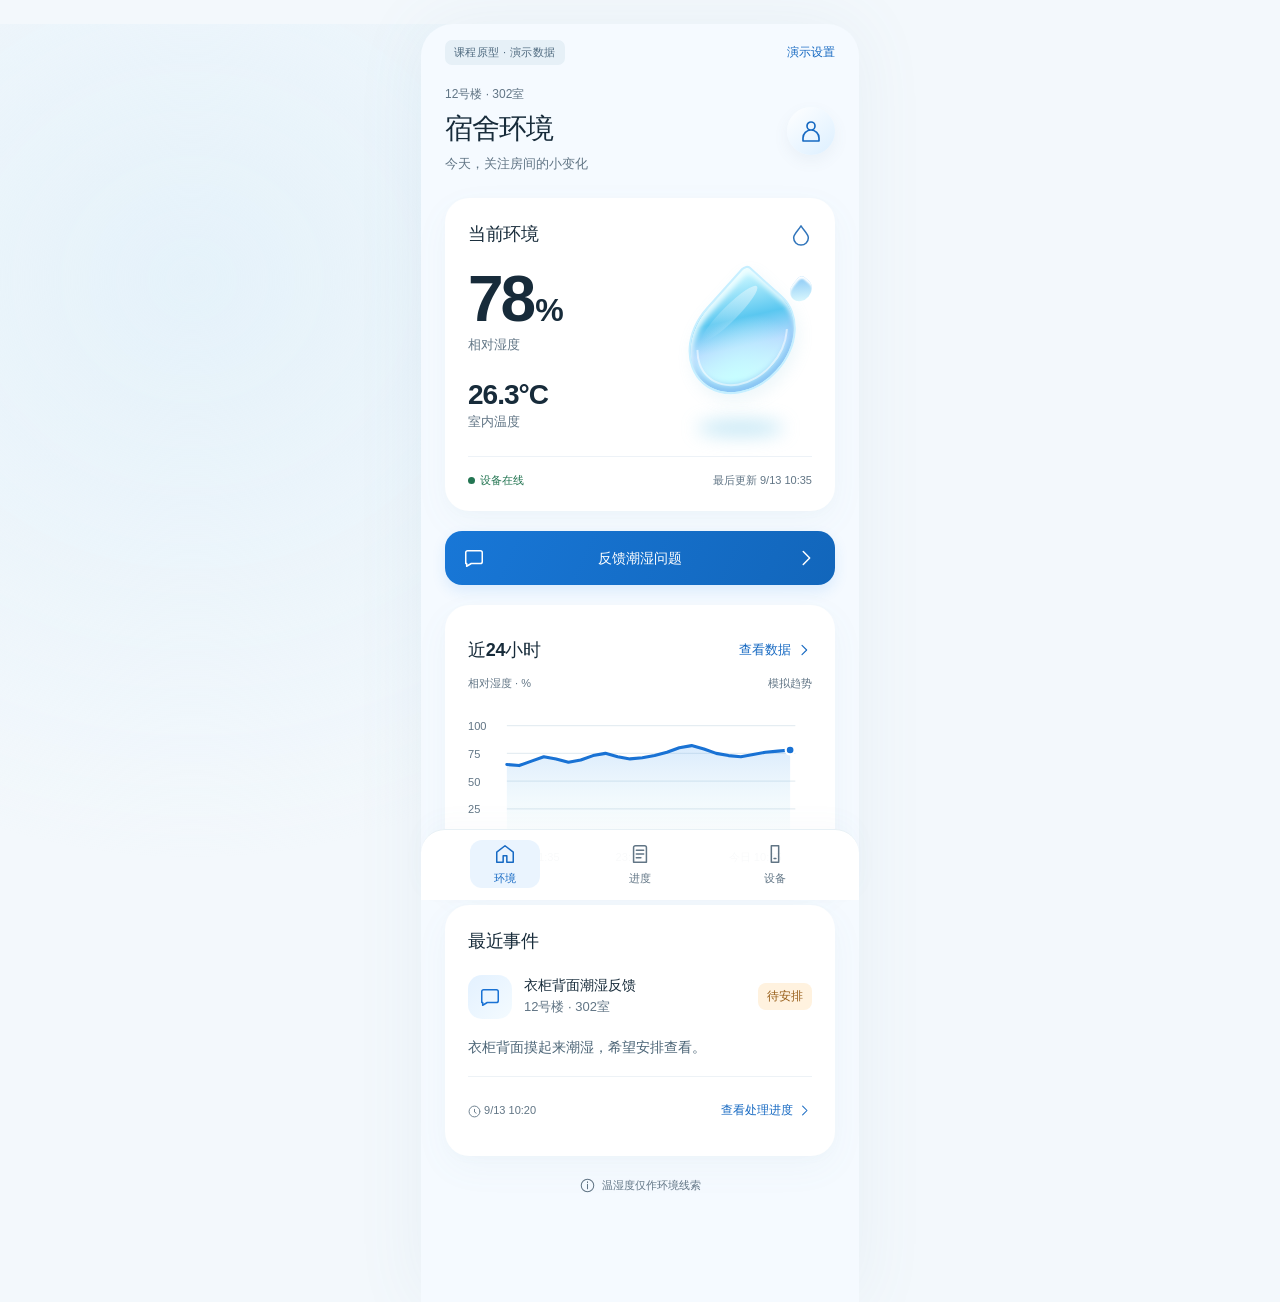
==== index.html @ 47d3faf9 "Publish classroom prototype" ====
<!doctype html>
<html lang="zh-CN"><head><meta charset="utf-8"><meta name="viewport" content="width=device-width,initial-scale=1"><meta name="theme-color" content="#F3F8FC"><title>宿舍环境与维护 · 学生端</title><link rel="stylesheet" href="style.css"><script type="module" src="app.mjs"></script></head><body data-role="student"><a class="skip" href="#main">跳到主要内容</a><div id="app"></div><div id="toast" role="status" aria-live="polite"></div><dialog id="dialog"></dialog></body></html>
---- style.css ----
:root{--bg:#f3f8fc;--panel:#fff;--blue:#2787ef;--action:#1669c2;--aqua:#8ce0e5;--ink:#172b3a;--muted:#617585;--line:#dfE8ef;--soft:0 12px 36px #618ca70c,0 3px 10px #759ab006;--round:24px;font-family:-apple-system,BlinkMacSystemFont,"Segoe UI","Microsoft YaHei",sans-serif;color:var(--ink);background:var(--bg);font-synthesis:none}
*{box-sizing:border-box}body{margin:0}button,input,textarea,select{font:inherit}button,a,input,select,textarea{-webkit-tap-highlight-color:transparent}button,a{touch-action:manipulation}button{cursor:pointer}a{color:var(--action);text-decoration:none}button{border:0}h1,h2,h3,p{margin:0}h1{font-size:30px;letter-spacing:-1px;line-height:1.3}h2{font-size:18px;line-height:1.5;letter-spacing:-.3px}h3{font-size:16px;line-height:1.55}p{line-height:1.75}svg{display:block}.icon{width:22px;height:22px;flex-shrink:0;display:inline-block;vertical-align:middle}button:disabled{opacity:.5;cursor:not-allowed}:focus-visible{outline:3px solid #125eb3;outline-offset:4px}main:focus:not(:focus-visible){outline:none}button,a{transition:background .16s ease,box-shadow .16s ease}button:active,.primary:active{filter:brightness(.94)}button:hover,.secondary:hover{box-shadow:0 4px 14px #345b7615}a:hover{color:#0c559f}.small{font-size:13px;line-height:1.6;color:var(--muted)}.muted{color:var(--muted)}.panel{padding:24px;border-radius:var(--round);background:var(--panel);box-shadow:var(--soft);border:1px solid #ffffffcc;min-width:0}.section-top{display:flex;align-items:center;justify-content:space-between;gap:12px;margin-bottom:20px}.section-top h2{flex:1}.section-top>.icon{color:#3175bb}.page-head{display:flex;align-items:center;justify-content:space-between;gap:12px;margin-bottom:28px}.page-head p{margin-top:6px;font-size:15px;color:var(--muted)}.eyebrow{font-size:12px;color:var(--muted);margin-bottom:8px}.avatar{width:48px;height:48px;border-radius:50%;color:var(--action);background:linear-gradient(140deg,#fff,#dcefff);box-shadow:0 6px 16px #52759112;flex-shrink:0}.avatar .icon{width:24px;height:24px}.demo-label{display:inline-flex;font-size:11px;letter-spacing:.4px;color:#506b80;background:#e6f0f7;padding:5px 9px;border-radius:7px;width:fit-content}.student-shell{width:100%;max-width:438px;min-height:100dvh;margin:auto;padding:0 24px 108px;background:radial-gradient(ellipse at 100% 25%,#eaf7ff88,transparent 50%)}.mobile-topline{height:64px;display:flex;align-items:center;justify-content:space-between}.mobile-topline .text-button{font-size:12px}.student-shell main{display:grid;gap:20px}.student-shell .page-head{margin:6px 0 2px}.student-shell h1{font-size:28px}.student-shell .page-head p{font-size:13px}.student-shell .panel{padding:22px}.student-shell .environment{padding:22px}.student-shell .environment .section-top{margin-bottom:10px}.readings{display:flex;align-items:center;position:relative;min-height:180px}.readings>div:first-child{position:relative;z-index:1}.humidity{font-size:64px;line-height:1.12;letter-spacing:-3px;font-weight:650;font-variant-numeric:tabular-nums}.humidity span{font-size:32px;letter-spacing:-1px;margin-left:2px}.temperature{font-size:28px;letter-spacing:-1px;font-weight:600;margin-top:22px;line-height:1.2}.device-line{border-top:1px solid #edf2f7;margin-top:18px;padding-top:16px;display:flex;justify-content:space-between;align-items:center;gap:8px;font-size:11px;color:var(--muted)}.online{color:#237552}.offline{color:#94621f}.device-line i{display:inline-block;width:7px;height:7px;margin-right:5px;border-radius:50%;background:currentColor}.water-art{position:absolute;right:-3px;top:10px;width:150px;height:180px;pointer-events:none}.water-drop{position:absolute;width:96px;height:119px;left:29px;top:12px;transform:rotate(42deg);border-radius:8% 64% 65% 65%;background:radial-gradient(ellipse at 72% 78%,#c5ffffcc 0,transparent 55%),linear-gradient(125deg,#c5f5ff 6%,#5ac7f0 35%,#b9dbff 55%,#d9ffff 82%);box-shadow:inset 5px 3px 5px #f4ffffdb,inset -6px -4px 6px #89c5f4,7px 3px 15px #79bcdb20;border:2px solid #c7efff}.water-drop:before{content:"";position:absolute;width:15px;height:77px;border-radius:60%;top:8px;left:12px;transform:rotate(3deg);background:linear-gradient(#fff7,#fff0)}.water-drop:after{content:"";position:absolute;inset:6px;border:2px solid #ffffff88;border-top-color:transparent;border-left-color:transparent;border-radius:inherit}.water-satellite{position:absolute;right:4px;top:10px;width:20px;height:24px;border-radius:25% 60% 60%;transform:rotate(40deg);background:linear-gradient(135deg,#83c5f5,#e7ffff);box-shadow:inset 2px 2px 2px #fff}.water-shadow{position:absolute;width:87px;height:16px;bottom:12px;left:32px;border-radius:50%;background:#6dc3e666;filter:blur(9px)}.primary,.secondary{min-height:44px;display:inline-flex;align-items:center;justify-content:center;gap:10px;border-radius:12px;padding:11px 18px;font-size:14px;font-weight:600;line-height:1.6;text-align:center}.primary{color:white;background:linear-gradient(115deg,#1877d7,#1266bb);box-shadow:0 6px 14px #2787ef20}.primary:hover{color:white;background:#0e60b5}.secondary{color:#36546b;background:#eff5fa;border:1px solid #cbdbe7}.text-button{min-height:44px;display:inline-flex;align-items:center;justify-content:center;gap:5px;padding:4px 0;color:var(--action);background:transparent;font-size:13px;font-weight:500}.text-button .icon{width:16px;height:16px}.full{width:100%}.feedback-cta{justify-content:space-between;min-height:54px;border-radius:17px}.feedback-cta>.icon:first-child{margin-right:0}.trend .section-top{margin-bottom:4px}.trend svg{width:100%;height:auto;overflow:visible}.trend svg text{font-size:10px;fill:#617585}.chart-caption{font-size:11px;color:var(--muted);display:flex;justify-content:space-between;margin-bottom:8px}.trend.panel{padding-bottom:18px}.event-card{min-width:0}.event-heading{display:flex;align-items:center;gap:12px}.event-heading>div{flex:1;min-width:0}.event-heading h3{font-size:14px;overflow-wrap:anywhere}.icon-tile{display:flex;align-items:center;justify-content:center;width:44px;height:44px;border-radius:14px;color:#1972d4;background:linear-gradient(135deg,#e3f1ff,#f4fbff);flex-shrink:0}.badge{display:inline-flex;align-items:center;width:fit-content;white-space:nowrap;padding:5px 9px;border-radius:8px;font-size:12px;font-weight:500;background:#eaf3fc;color:#245f97}.badge.pending{background:#fff2df;color:#965c16}.badge.review{background:#e8f5f0;color:#236c58}.badge.closed{background:#edf2f5;color:#4a6372}.badge.working,.badge.scheduled{background:#eaf3ff;color:#235e9e}.event-description{font-size:14px;line-height:1.8;margin-top:16px;color:#4b6476;overflow-wrap:anywhere}.event-bottom{margin-top:16px;padding-top:12px;border-top:1px solid #edf2f6;display:flex;align-items:center;flex-wrap:wrap;gap:4px}.event-bottom>.small{flex:1;font-size:11px}.event-bottom>.small>.icon{width:13px;height:13px}.event-bottom>.icon{width:15px;height:15px;color:var(--action)}.event-bottom .text-button{font-size:12px}.footnote{display:flex;align-items:center;justify-content:center;gap:7px;font-size:11px;color:var(--muted);line-height:1.7}.footnote>.icon{width:15px;height:15px}.bottom-nav{position:fixed;bottom:0;left:50%;transform:translateX(-50%);width:min(438px,100%);display:flex;justify-content:space-around;background:#fffffff5;padding:10px 16px max(12px,env(safe-area-inset-bottom));border-top:1px solid #e7f0f5;box-shadow:0 -10px 25px #5c8eaf07;z-index:10;border-radius:24px 24px 0 0}.bottom-nav>a,.bottom-nav>button{display:flex;flex-direction:column;align-items:center;justify-content:center;gap:6px;min-height:48px;min-width:70px;background:transparent;color:#617585;font-size:11px;border-radius:12px}.bottom-nav .active{color:#176ac4;background:#eaf4fe}.bottom-nav .icon{width:22px;height:22px}.form-stack{display:grid;gap:20px}.field{display:block;font-size:14px;font-weight:600;line-height:1.7}.field input,.field select,.field textarea{display:block;width:100%;margin-top:8px;border:1px solid #9cb1c1;background:#f8fbfe;color:var(--ink);padding:12px;border-radius:11px;min-height:46px;font-size:16px;outline-offset:2px}.field textarea{resize:vertical;min-height:108px;line-height:1.6}.field .small{font-weight:400}.field input[type=file]{font-size:12px;padding:10px}.required{color:#aa432b}.check-row{display:flex;align-items:flex-start;gap:10px;font-size:14px;line-height:1.7}.check-row input{width:20px;height:20px;flex-shrink:0;accent-color:#176ac4;margin:2px 0}.room-label{display:flex;gap:10px;color:#36536a;font-size:14px;padding:12px;background:#edf6fd;border-radius:10px}.notice{background:#f0f6fb;border-radius:12px;padding:14px;font-size:13px;color:#486274;line-height:1.8;overflow-wrap:anywhere}.notice .icon{width:17px;height:17px;margin-right:6px}.form-error{color:#9f342e;font-size:14px}.form-error:empty{display:none}.status-card>p{margin:15px 0;overflow-wrap:anywhere}.timeline{list-style:none;padding:0;margin:22px 0 0}.timeline li{position:relative;margin-left:7px;padding:0 0 24px 23px;border-left:1px solid #d5e5f0}.timeline li:last-child{border-left:1px solid transparent;padding-bottom:0}.timeline-dot{position:absolute;left:-5px;top:5px;width:9px;height:9px;background:#c9dbea;border:2px solid #fff;border-radius:50%;box-shadow:0 0 0 1px #c9dbea}.latest .timeline-dot{background:var(--blue);box-shadow:0 0 0 4px #e3f1ff}.timeline p{font-size:14px;line-height:1.8;margin-top:6px;overflow-wrap:anywhere;white-space:pre-wrap}.timeline .small{font-size:11px}.button-row{display:flex;gap:10px;flex-wrap:wrap}.button-row>*{flex:1}.attachment{display:block;width:100%;max-height:300px;object-fit:contain;background:#eef4f8;border-radius:12px;margin:10px 0}.empty-state{text-align:center;padding:40px 8px}.empty-state>.icon{width:40px;height:40px;margin-bottom:16px;color:#7199b5}.empty-state p{font-size:14px;color:var(--muted);margin:12px 0 22px}.empty-inline{padding:32px;text-align:center;color:var(--muted)}.spaced-title{margin-top:28px}details{margin-top:16px;font-size:14px}summary{cursor:pointer;padding:12px 0;color:var(--action);min-height:44px}details p{margin:10px 0}.admin-shell{display:grid;grid-template-columns:224px 1fr;min-height:100dvh}.sidebar{padding:40px 20px 24px;background:#ffffffe0;border-right:1px solid #e9f2f8;display:flex;flex-direction:column;position:sticky;top:0;height:100dvh}.brand{display:flex;gap:10px;align-items:center;font-size:22px;font-weight:700;letter-spacing:-.7px;color:var(--ink);padding:0 8px}.brand>.icon{width:34px;height:34px;color:#2498eb;fill:#e8f7ff}.sidebar nav{display:grid;gap:12px;margin-top:54px}.sidebar nav a{display:flex;gap:13px;align-items:center;min-height:54px;padding:12px 16px;border-radius:13px;color:#557087;font-size:14px}.sidebar nav .active{color:#156bc2;background:linear-gradient(120deg,#e4f2ff,#f4faff);font-weight:600}.sidebar-bottom{margin-top:auto;display:grid;gap:20px}.sidebar-bottom>a{font-size:12px;display:flex;align-items:center;justify-content:space-between}.admin-shell .page-area{padding:44px 40px 32px;min-width:0}.admin-shell .page-head{margin-bottom:32px}.admin-shell h1{font-size:32px}.admin-shell .eyebrow{font-size:11px;margin-bottom:6px}.admin-identity{font-size:13px;color:var(--muted);display:flex;gap:9px;align-items:center}.admin-shell .panel{--round:16px}.queue-tabs{display:grid;grid-template-columns:repeat(3,1fr);gap:20px;margin-bottom:24px}.queue{background:white;box-shadow:var(--soft);padding:22px 24px;display:flex;align-items:center;gap:18px;text-align:left;border:1px solid white;border-radius:16px;color:#4e687c}.queue.selected{border-color:#388bdb;background:linear-gradient(125deg,#fff,#edf7ff);box-shadow:0 0 0 2px #2787ef12}.queue strong{display:block;color:var(--ink);font-size:32px;line-height:1.35;font-weight:600}.queue>span:last-child{font-size:14px}.queue .icon-tile{width:50px;height:50px;border-radius:50%}.work-grid{display:grid;grid-template-columns:minmax(0,1.5fr) minmax(320px,1fr);gap:24px}.work-list{display:flex;flex-direction:column;min-height:610px}.work-list .event-card{padding:24px 18px;border:1px solid #e8f1f7;box-shadow:0 6px 20px #789cb010;border-radius:16px}.work-list .event-heading h3{font-size:16px}.list-tail{text-align:center;color:#70889a;margin:auto;padding:50px 12px 24px;font-size:15px;line-height:1.8}.list-tail .small{display:block;margin-top:20px}.tiny-drop{display:inline-flex;align-items:center;justify-content:center;background:#f3f9fd;color:#98c9e5;width:64px;height:64px;border-radius:22px;margin-bottom:20px}.tiny-drop .icon{width:28px;height:28px}.context{display:grid;gap:20px;align-content:start;min-width:0}.compact .section-top{margin-bottom:12px}.compact .readings{min-height:132px}.compact .humidity{font-size:42px;letter-spacing:-1px}.compact .humidity span{font-size:24px}.compact .temperature{font-size:25px;margin-top:12px}.compact .water-art{transform:scale(.72);transform-origin:right top;right:0;top:0}.compact .device-line{margin-top:4px;flex-wrap:wrap}.context .trend{border:0;box-shadow:none;background:transparent;padding:0 8px}.next-step{padding:20px;background:#eaf4fc;display:flex;gap:12px;border-radius:16px}.next-step p{font-size:13px;color:#4c677c;margin-top:4px}.next-step h3{font-size:14px}.detail-grid{display:grid;grid-template-columns:minmax(0,1.2fr) minmax(300px,1fr);gap:24px;align-items:start}.feedback-title{font-size:23px;margin-top:24px}.quote{padding:18px 0;margin:0 0 20px;color:#36546b;font-size:16px;white-space:pre-wrap;overflow-wrap:anywhere}dl{display:grid;grid-template-columns:100px 1fr;gap:16px;font-size:14px;line-height:1.7;margin:20px 0}dt{color:var(--muted)}dd{margin:0;overflow-wrap:anywhere;white-space:pre-wrap}.context> .panel>p{margin-top:12px}#toast{position:fixed;bottom:100px;left:50%;transform:translateX(-50%) translateY(12px);padding:13px 20px;background:#19384e;color:white;border-radius:14px;font-size:13px;line-height:1.7;max-width:min(90vw,520px);width:max-content;z-index:40;opacity:0;pointer-events:none;box-shadow:0 10px 30px #18334325;transition:opacity .15s,transform .15s}#toast.visible{opacity:1;transform:translateX(-50%) translateY(0)}dialog{border:1px solid #e7f0f7;border-radius:24px;box-shadow:0 24px 80px #18334330;background:var(--bg);color:var(--ink);width:min(520px,calc(100vw - 32px));max-height:85dvh;padding:24px}dialog::backdrop{background:#12334e50;backdrop-filter:blur(4px)}.dialog-head{display:flex;align-items:center;justify-content:space-between;gap:12px;margin-bottom:24px}dialog .field{margin:20px 0}dialog .compact{margin-bottom:16px}dialog table{width:100%;border-collapse:collapse;font-size:13px}td,th{text-align:left;padding:10px 4px;border-bottom:1px solid var(--line);font-variant-numeric:tabular-nums}hr{border:0;border-top:1px solid var(--line);margin:24px 0}.skip{position:fixed;top:-100px;left:20px;z-index:99;padding:12px;background:white}.skip:focus{top:10px}#sync-banner:not(:empty){margin-bottom:20px}.student-shell .status-card .notice{margin-top:12px}input::placeholder,textarea::placeholder{color:#708497;font-size:14px}
@media(min-width:650px){body[data-role=student]{background:radial-gradient(ellipse at 15% 20%,#e5f2fa,transparent 40%),var(--bg)}.student-shell{margin:24px auto 0;border-radius:32px 32px 0 0;box-shadow:0 0 70px #638da514;background:#f5faff}.student-shell .mobile-topline{height:56px}}
@media(max-width:1100px){.admin-shell{grid-template-columns:190px 1fr}.admin-shell .page-area{padding:30px 24px}.brand{font-size:19px}.work-grid{grid-template-columns:minmax(0,1fr)}.work-list{min-height:380px}.work-grid>.context{grid-template-columns:1fr 1fr}.work-grid>.context>.footnote{grid-column:1/-1}.queue{padding:18px 14px;gap:12px}.detail-grid{grid-template-columns:1fr}.list-tail{padding:24px}.work-grid>.context .trend{padding-top:20px}}
@media(max-width:720px){.admin-shell{display:block}.sidebar{position:static;height:auto;padding:20px 20px 12px;border-bottom:1px solid var(--line)}.brand{font-size:21px}.sidebar nav{display:flex;margin-top:20px;gap:8px}.sidebar nav a{padding:10px;font-size:12px;flex:1;justify-content:center;min-height:48px;gap:6px}.sidebar nav .icon{width:18px;height:18px}.sidebar-bottom{margin-top:16px;display:flex;align-items:center;justify-content:space-between;gap:12px}.sidebar-bottom .demo-label{display:none}.sidebar-bottom .secondary{font-size:12px;padding:8px 10px}.admin-shell .page-area{padding:24px 16px}.admin-shell h1{font-size:28px}.admin-identity{display:none}.queue-tabs{gap:10px}.queue{display:block;text-align:left;padding:16px 12px}.queue .icon-tile{display:none}.queue strong{font-size:28px}.queue>span:last-child{font-size:12px}.work-grid>.context{grid-template-columns:1fr}.work-grid>.context .trend{padding:16px}.work-list{min-height:320px}.panel{padding:20px}.work-list .event-card{padding:18px 12px}.event-heading{gap:9px}.event-heading>.icon-tile{width:36px;height:36px}.event-heading>.badge{font-size:11px}.detail-grid{display:block}.detail-grid>.context,.detail-grid>section{margin-bottom:20px}.detail-grid>.context{margin-top:20px}.page-head{gap:8px}.humidity{font-size:58px}.water-art{right:-8px;transform:scale(.9);transform-origin:right center}.field input[type=datetime-local]{min-width:0;width:100%}}
@media(max-width:365px){.student-shell{padding-left:16px;padding-right:16px}.student-shell h1{font-size:26px}.student-shell .panel{padding:18px}.water-art{transform:scale(.8)}.event-heading .icon-tile{display:none}.sidebar nav .icon{display:none}.device-line{flex-wrap:wrap}.humidity{font-size:54px}dl{grid-template-columns:80px 1fr}.button-row{flex-direction:column}}
.skip:not(:focus){opacity:0;pointer-events:none}input,textarea,select,button,a{scroll-margin-top:24px;scroll-margin-bottom:110px}
@media(prefers-reduced-motion:reduce){*{transition:none!important;scroll-behavior:auto!important}}
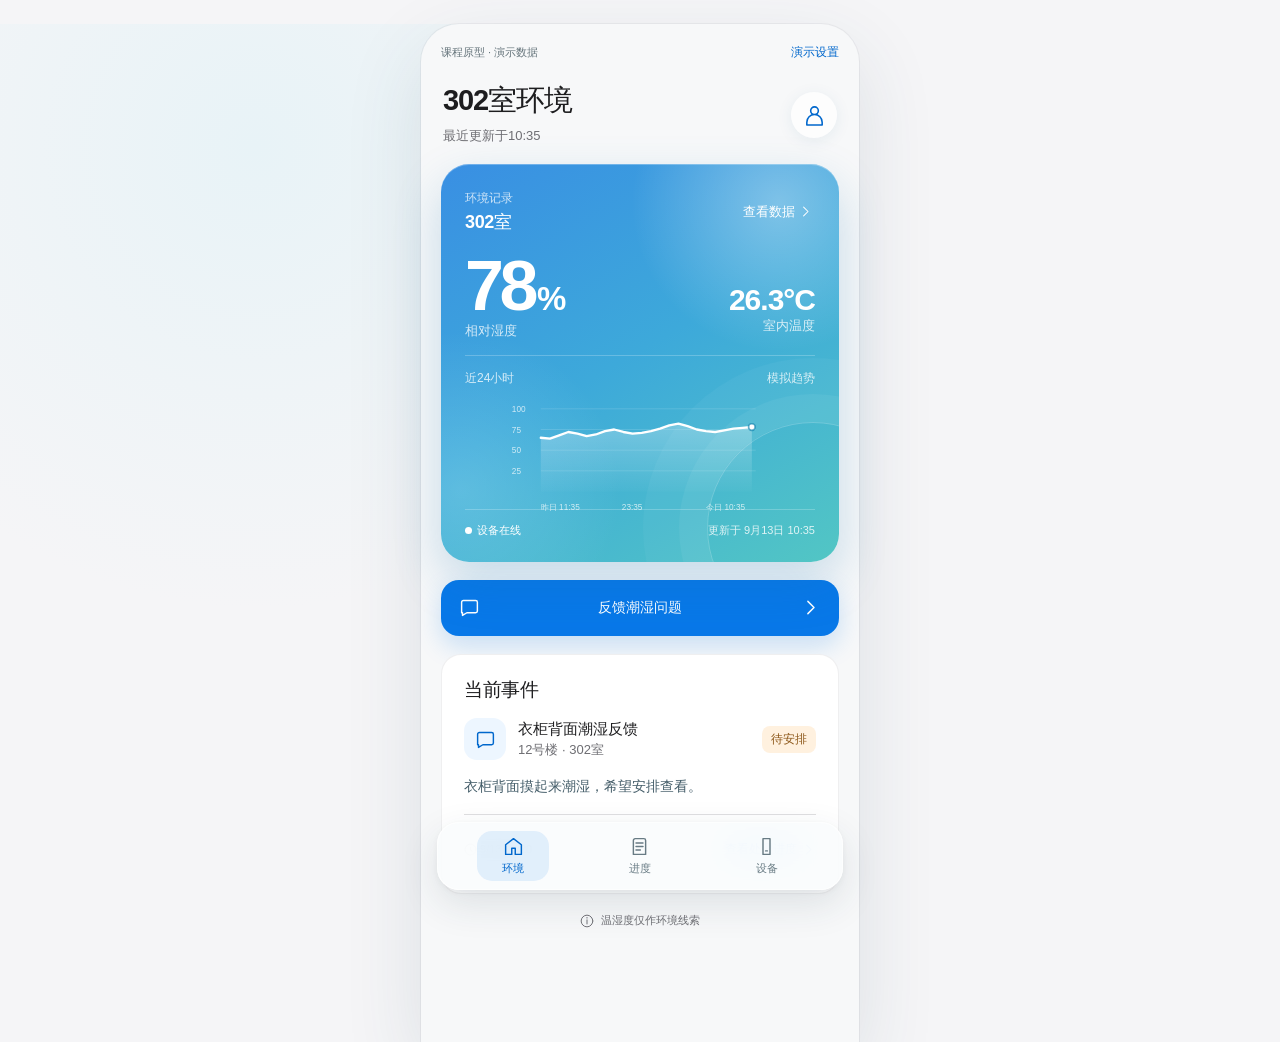
==== commit 3ea7af10: "feat: refresh Apple-style dual-end interface" ====
--- a/index.html
+++ b/index.html
@@ -1,2 +1,2 @@
 <!doctype html>
-<html lang="zh-CN"><head><meta charset="utf-8"><meta name="viewport" content="width=device-width,initial-scale=1"><meta name="theme-color" content="#F3F8FC"><title>宿舍环境与维护 · 学生端</title><link rel="stylesheet" href="style.css"><script type="module" src="app.mjs"></script></head><body data-role="student"><a class="skip" href="#main">跳到主要内容</a><div id="app"></div><div id="toast" role="status" aria-live="polite"></div><dialog id="dialog"></dialog></body></html>
+<html lang="zh-CN"><head><meta charset="utf-8"><meta name="viewport" content="width=device-width,initial-scale=1"><meta name="theme-color" content="#F5F5F7"><title>宿舍环境与维护 · 学生端</title><link rel="stylesheet" href="style.css"><script type="module" src="app.mjs"></script></head><body data-role="student"><a class="skip" href="#main">跳到主要内容</a><div id="app"></div><div id="toast" role="status" aria-live="polite"></div><dialog id="dialog"></dialog></body></html>
--- a/style.css
+++ b/style.css
@@ -1,8 +1,18 @@
-:root{--bg:#f3f8fc;--panel:#fff;--blue:#2787ef;--action:#1669c2;--aqua:#8ce0e5;--ink:#172b3a;--muted:#617585;--line:#dfE8ef;--soft:0 12px 36px #618ca70c,0 3px 10px #759ab006;--round:24px;font-family:-apple-system,BlinkMacSystemFont,"Segoe UI","Microsoft YaHei",sans-serif;color:var(--ink);background:var(--bg);font-synthesis:none}
-*{box-sizing:border-box}body{margin:0}button,input,textarea,select{font:inherit}button,a,input,select,textarea{-webkit-tap-highlight-color:transparent}button,a{touch-action:manipulation}button{cursor:pointer}a{color:var(--action);text-decoration:none}button{border:0}h1,h2,h3,p{margin:0}h1{font-size:30px;letter-spacing:-1px;line-height:1.3}h2{font-size:18px;line-height:1.5;letter-spacing:-.3px}h3{font-size:16px;line-height:1.55}p{line-height:1.75}svg{display:block}.icon{width:22px;height:22px;flex-shrink:0;display:inline-block;vertical-align:middle}button:disabled{opacity:.5;cursor:not-allowed}:focus-visible{outline:3px solid #125eb3;outline-offset:4px}main:focus:not(:focus-visible){outline:none}button,a{transition:background .16s ease,box-shadow .16s ease}button:active,.primary:active{filter:brightness(.94)}button:hover,.secondary:hover{box-shadow:0 4px 14px #345b7615}a:hover{color:#0c559f}.small{font-size:13px;line-height:1.6;color:var(--muted)}.muted{color:var(--muted)}.panel{padding:24px;border-radius:var(--round);background:var(--panel);box-shadow:var(--soft);border:1px solid #ffffffcc;min-width:0}.section-top{display:flex;align-items:center;justify-content:space-between;gap:12px;margin-bottom:20px}.section-top h2{flex:1}.section-top>.icon{color:#3175bb}.page-head{display:flex;align-items:center;justify-content:space-between;gap:12px;margin-bottom:28px}.page-head p{margin-top:6px;font-size:15px;color:var(--muted)}.eyebrow{font-size:12px;color:var(--muted);margin-bottom:8px}.avatar{width:48px;height:48px;border-radius:50%;color:var(--action);background:linear-gradient(140deg,#fff,#dcefff);box-shadow:0 6px 16px #52759112;flex-shrink:0}.avatar .icon{width:24px;height:24px}.demo-label{display:inline-flex;font-size:11px;letter-spacing:.4px;color:#506b80;background:#e6f0f7;padding:5px 9px;border-radius:7px;width:fit-content}.student-shell{width:100%;max-width:438px;min-height:100dvh;margin:auto;padding:0 24px 108px;background:radial-gradient(ellipse at 100% 25%,#eaf7ff88,transparent 50%)}.mobile-topline{height:64px;display:flex;align-items:center;justify-content:space-between}.mobile-topline .text-button{font-size:12px}.student-shell main{display:grid;gap:20px}.student-shell .page-head{margin:6px 0 2px}.student-shell h1{font-size:28px}.student-shell .page-head p{font-size:13px}.student-shell .panel{padding:22px}.student-shell .environment{padding:22px}.student-shell .environment .section-top{margin-bottom:10px}.readings{display:flex;align-items:center;position:relative;min-height:180px}.readings>div:first-child{position:relative;z-index:1}.humidity{font-size:64px;line-height:1.12;letter-spacing:-3px;font-weight:650;font-variant-numeric:tabular-nums}.humidity span{font-size:32px;letter-spacing:-1px;margin-left:2px}.temperature{font-size:28px;letter-spacing:-1px;font-weight:600;margin-top:22px;line-height:1.2}.device-line{border-top:1px solid #edf2f7;margin-top:18px;padding-top:16px;display:flex;justify-content:space-between;align-items:center;gap:8px;font-size:11px;color:var(--muted)}.online{color:#237552}.offline{color:#94621f}.device-line i{display:inline-block;width:7px;height:7px;margin-right:5px;border-radius:50%;background:currentColor}.water-art{position:absolute;right:-3px;top:10px;width:150px;height:180px;pointer-events:none}.water-drop{position:absolute;width:96px;height:119px;left:29px;top:12px;transform:rotate(42deg);border-radius:8% 64% 65% 65%;background:radial-gradient(ellipse at 72% 78%,#c5ffffcc 0,transparent 55%),linear-gradient(125deg,#c5f5ff 6%,#5ac7f0 35%,#b9dbff 55%,#d9ffff 82%);box-shadow:inset 5px 3px 5px #f4ffffdb,inset -6px -4px 6px #89c5f4,7px 3px 15px #79bcdb20;border:2px solid #c7efff}.water-drop:before{content:"";position:absolute;width:15px;height:77px;border-radius:60%;top:8px;left:12px;transform:rotate(3deg);background:linear-gradient(#fff7,#fff0)}.water-drop:after{content:"";position:absolute;inset:6px;border:2px solid #ffffff88;border-top-color:transparent;border-left-color:transparent;border-radius:inherit}.water-satellite{position:absolute;right:4px;top:10px;width:20px;height:24px;border-radius:25% 60% 60%;transform:rotate(40deg);background:linear-gradient(135deg,#83c5f5,#e7ffff);box-shadow:inset 2px 2px 2px #fff}.water-shadow{position:absolute;width:87px;height:16px;bottom:12px;left:32px;border-radius:50%;background:#6dc3e666;filter:blur(9px)}.primary,.secondary{min-height:44px;display:inline-flex;align-items:center;justify-content:center;gap:10px;border-radius:12px;padding:11px 18px;font-size:14px;font-weight:600;line-height:1.6;text-align:center}.primary{color:white;background:linear-gradient(115deg,#1877d7,#1266bb);box-shadow:0 6px 14px #2787ef20}.primary:hover{color:white;background:#0e60b5}.secondary{color:#36546b;background:#eff5fa;border:1px solid #cbdbe7}.text-button{min-height:44px;display:inline-flex;align-items:center;justify-content:center;gap:5px;padding:4px 0;color:var(--action);background:transparent;font-size:13px;font-weight:500}.text-button .icon{width:16px;height:16px}.full{width:100%}.feedback-cta{justify-content:space-between;min-height:54px;border-radius:17px}.feedback-cta>.icon:first-child{margin-right:0}.trend .section-top{margin-bottom:4px}.trend svg{width:100%;height:auto;overflow:visible}.trend svg text{font-size:10px;fill:#617585}.chart-caption{font-size:11px;color:var(--muted);display:flex;justify-content:space-between;margin-bottom:8px}.trend.panel{padding-bottom:18px}.event-card{min-width:0}.event-heading{display:flex;align-items:center;gap:12px}.event-heading>div{flex:1;min-width:0}.event-heading h3{font-size:14px;overflow-wrap:anywhere}.icon-tile{display:flex;align-items:center;justify-content:center;width:44px;height:44px;border-radius:14px;color:#1972d4;background:linear-gradient(135deg,#e3f1ff,#f4fbff);flex-shrink:0}.badge{display:inline-flex;align-items:center;width:fit-content;white-space:nowrap;padding:5px 9px;border-radius:8px;font-size:12px;font-weight:500;background:#eaf3fc;color:#245f97}.badge.pending{background:#fff2df;color:#965c16}.badge.review{background:#e8f5f0;color:#236c58}.badge.closed{background:#edf2f5;color:#4a6372}.badge.working,.badge.scheduled{background:#eaf3ff;color:#235e9e}.event-description{font-size:14px;line-height:1.8;margin-top:16px;color:#4b6476;overflow-wrap:anywhere}.event-bottom{margin-top:16px;padding-top:12px;border-top:1px solid #edf2f6;display:flex;align-items:center;flex-wrap:wrap;gap:4px}.event-bottom>.small{flex:1;font-size:11px}.event-bottom>.small>.icon{width:13px;height:13px}.event-bottom>.icon{width:15px;height:15px;color:var(--action)}.event-bottom .text-button{font-size:12px}.footnote{display:flex;align-items:center;justify-content:center;gap:7px;font-size:11px;color:var(--muted);line-height:1.7}.footnote>.icon{width:15px;height:15px}.bottom-nav{position:fixed;bottom:0;left:50%;transform:translateX(-50%);width:min(438px,100%);display:flex;justify-content:space-around;background:#fffffff5;padding:10px 16px max(12px,env(safe-area-inset-bottom));border-top:1px solid #e7f0f5;box-shadow:0 -10px 25px #5c8eaf07;z-index:10;border-radius:24px 24px 0 0}.bottom-nav>a,.bottom-nav>button{display:flex;flex-direction:column;align-items:center;justify-content:center;gap:6px;min-height:48px;min-width:70px;background:transparent;color:#617585;font-size:11px;border-radius:12px}.bottom-nav .active{color:#176ac4;background:#eaf4fe}.bottom-nav .icon{width:22px;height:22px}.form-stack{display:grid;gap:20px}.field{display:block;font-size:14px;font-weight:600;line-height:1.7}.field input,.field select,.field textarea{display:block;width:100%;margin-top:8px;border:1px solid #9cb1c1;background:#f8fbfe;color:var(--ink);padding:12px;border-radius:11px;min-height:46px;font-size:16px;outline-offset:2px}.field textarea{resize:vertical;min-height:108px;line-height:1.6}.field .small{font-weight:400}.field input[type=file]{font-size:12px;padding:10px}.required{color:#aa432b}.check-row{display:flex;align-items:flex-start;gap:10px;font-size:14px;line-height:1.7}.check-row input{width:20px;height:20px;flex-shrink:0;accent-color:#176ac4;margin:2px 0}.room-label{display:flex;gap:10px;color:#36536a;font-size:14px;padding:12px;background:#edf6fd;border-radius:10px}.notice{background:#f0f6fb;border-radius:12px;padding:14px;font-size:13px;color:#486274;line-height:1.8;overflow-wrap:anywhere}.notice .icon{width:17px;height:17px;margin-right:6px}.form-error{color:#9f342e;font-size:14px}.form-error:empty{display:none}.status-card>p{margin:15px 0;overflow-wrap:anywhere}.timeline{list-style:none;padding:0;margin:22px 0 0}.timeline li{position:relative;margin-left:7px;padding:0 0 24px 23px;border-left:1px solid #d5e5f0}.timeline li:last-child{border-left:1px solid transparent;padding-bottom:0}.timeline-dot{position:absolute;left:-5px;top:5px;width:9px;height:9px;background:#c9dbea;border:2px solid #fff;border-radius:50%;box-shadow:0 0 0 1px #c9dbea}.latest .timeline-dot{background:var(--blue);box-shadow:0 0 0 4px #e3f1ff}.timeline p{font-size:14px;line-height:1.8;margin-top:6px;overflow-wrap:anywhere;white-space:pre-wrap}.timeline .small{font-size:11px}.button-row{display:flex;gap:10px;flex-wrap:wrap}.button-row>*{flex:1}.attachment{display:block;width:100%;max-height:300px;object-fit:contain;background:#eef4f8;border-radius:12px;margin:10px 0}.empty-state{text-align:center;padding:40px 8px}.empty-state>.icon{width:40px;height:40px;margin-bottom:16px;color:#7199b5}.empty-state p{font-size:14px;color:var(--muted);margin:12px 0 22px}.empty-inline{padding:32px;text-align:center;color:var(--muted)}.spaced-title{margin-top:28px}details{margin-top:16px;font-size:14px}summary{cursor:pointer;padding:12px 0;color:var(--action);min-height:44px}details p{margin:10px 0}.admin-shell{display:grid;grid-template-columns:224px 1fr;min-height:100dvh}.sidebar{padding:40px 20px 24px;background:#ffffffe0;border-right:1px solid #e9f2f8;display:flex;flex-direction:column;position:sticky;top:0;height:100dvh}.brand{display:flex;gap:10px;align-items:center;font-size:22px;font-weight:700;letter-spacing:-.7px;color:var(--ink);padding:0 8px}.brand>.icon{width:34px;height:34px;color:#2498eb;fill:#e8f7ff}.sidebar nav{display:grid;gap:12px;margin-top:54px}.sidebar nav a{display:flex;gap:13px;align-items:center;min-height:54px;padding:12px 16px;border-radius:13px;color:#557087;font-size:14px}.sidebar nav .active{color:#156bc2;background:linear-gradient(120deg,#e4f2ff,#f4faff);font-weight:600}.sidebar-bottom{margin-top:auto;display:grid;gap:20px}.sidebar-bottom>a{font-size:12px;display:flex;align-items:center;justify-content:space-between}.admin-shell .page-area{padding:44px 40px 32px;min-width:0}.admin-shell .page-head{margin-bottom:32px}.admin-shell h1{font-size:32px}.admin-shell .eyebrow{font-size:11px;margin-bottom:6px}.admin-identity{font-size:13px;color:var(--muted);display:flex;gap:9px;align-items:center}.admin-shell .panel{--round:16px}.queue-tabs{display:grid;grid-template-columns:repeat(3,1fr);gap:20px;margin-bottom:24px}.queue{background:white;box-shadow:var(--soft);padding:22px 24px;display:flex;align-items:center;gap:18px;text-align:left;border:1px solid white;border-radius:16px;color:#4e687c}.queue.selected{border-color:#388bdb;background:linear-gradient(125deg,#fff,#edf7ff);box-shadow:0 0 0 2px #2787ef12}.queue strong{display:block;color:var(--ink);font-size:32px;line-height:1.35;font-weight:600}.queue>span:last-child{font-size:14px}.queue .icon-tile{width:50px;height:50px;border-radius:50%}.work-grid{display:grid;grid-template-columns:minmax(0,1.5fr) minmax(320px,1fr);gap:24px}.work-list{display:flex;flex-direction:column;min-height:610px}.work-list .event-card{padding:24px 18px;border:1px solid #e8f1f7;box-shadow:0 6px 20px #789cb010;border-radius:16px}.work-list .event-heading h3{font-size:16px}.list-tail{text-align:center;color:#70889a;margin:auto;padding:50px 12px 24px;font-size:15px;line-height:1.8}.list-tail .small{display:block;margin-top:20px}.tiny-drop{display:inline-flex;align-items:center;justify-content:center;background:#f3f9fd;color:#98c9e5;width:64px;height:64px;border-radius:22px;margin-bottom:20px}.tiny-drop .icon{width:28px;height:28px}.context{display:grid;gap:20px;align-content:start;min-width:0}.compact .section-top{margin-bottom:12px}.compact .readings{min-height:132px}.compact .humidity{font-size:42px;letter-spacing:-1px}.compact .humidity span{font-size:24px}.compact .temperature{font-size:25px;margin-top:12px}.compact .water-art{transform:scale(.72);transform-origin:right top;right:0;top:0}.compact .device-line{margin-top:4px;flex-wrap:wrap}.context .trend{border:0;box-shadow:none;background:transparent;padding:0 8px}.next-step{padding:20px;background:#eaf4fc;display:flex;gap:12px;border-radius:16px}.next-step p{font-size:13px;color:#4c677c;margin-top:4px}.next-step h3{font-size:14px}.detail-grid{display:grid;grid-template-columns:minmax(0,1.2fr) minmax(300px,1fr);gap:24px;align-items:start}.feedback-title{font-size:23px;margin-top:24px}.quote{padding:18px 0;margin:0 0 20px;color:#36546b;font-size:16px;white-space:pre-wrap;overflow-wrap:anywhere}dl{display:grid;grid-template-columns:100px 1fr;gap:16px;font-size:14px;line-height:1.7;margin:20px 0}dt{color:var(--muted)}dd{margin:0;overflow-wrap:anywhere;white-space:pre-wrap}.context> .panel>p{margin-top:12px}#toast{position:fixed;bottom:100px;left:50%;transform:translateX(-50%) translateY(12px);padding:13px 20px;background:#19384e;color:white;border-radius:14px;font-size:13px;line-height:1.7;max-width:min(90vw,520px);width:max-content;z-index:40;opacity:0;pointer-events:none;box-shadow:0 10px 30px #18334325;transition:opacity .15s,transform .15s}#toast.visible{opacity:1;transform:translateX(-50%) translateY(0)}dialog{border:1px solid #e7f0f7;border-radius:24px;box-shadow:0 24px 80px #18334330;background:var(--bg);color:var(--ink);width:min(520px,calc(100vw - 32px));max-height:85dvh;padding:24px}dialog::backdrop{background:#12334e50;backdrop-filter:blur(4px)}.dialog-head{display:flex;align-items:center;justify-content:space-between;gap:12px;margin-bottom:24px}dialog .field{margin:20px 0}dialog .compact{margin-bottom:16px}dialog table{width:100%;border-collapse:collapse;font-size:13px}td,th{text-align:left;padding:10px 4px;border-bottom:1px solid var(--line);font-variant-numeric:tabular-nums}hr{border:0;border-top:1px solid var(--line);margin:24px 0}.skip{position:fixed;top:-100px;left:20px;z-index:99;padding:12px;background:white}.skip:focus{top:10px}#sync-banner:not(:empty){margin-bottom:20px}.student-shell .status-card .notice{margin-top:12px}input::placeholder,textarea::placeholder{color:#708497;font-size:14px}
-@media(min-width:650px){body[data-role=student]{background:radial-gradient(ellipse at 15% 20%,#e5f2fa,transparent 40%),var(--bg)}.student-shell{margin:24px auto 0;border-radius:32px 32px 0 0;box-shadow:0 0 70px #638da514;background:#f5faff}.student-shell .mobile-topline{height:56px}}
-@media(max-width:1100px){.admin-shell{grid-template-columns:190px 1fr}.admin-shell .page-area{padding:30px 24px}.brand{font-size:19px}.work-grid{grid-template-columns:minmax(0,1fr)}.work-list{min-height:380px}.work-grid>.context{grid-template-columns:1fr 1fr}.work-grid>.context>.footnote{grid-column:1/-1}.queue{padding:18px 14px;gap:12px}.detail-grid{grid-template-columns:1fr}.list-tail{padding:24px}.work-grid>.context .trend{padding-top:20px}}
-@media(max-width:720px){.admin-shell{display:block}.sidebar{position:static;height:auto;padding:20px 20px 12px;border-bottom:1px solid var(--line)}.brand{font-size:21px}.sidebar nav{display:flex;margin-top:20px;gap:8px}.sidebar nav a{padding:10px;font-size:12px;flex:1;justify-content:center;min-height:48px;gap:6px}.sidebar nav .icon{width:18px;height:18px}.sidebar-bottom{margin-top:16px;display:flex;align-items:center;justify-content:space-between;gap:12px}.sidebar-bottom .demo-label{display:none}.sidebar-bottom .secondary{font-size:12px;padding:8px 10px}.admin-shell .page-area{padding:24px 16px}.admin-shell h1{font-size:28px}.admin-identity{display:none}.queue-tabs{gap:10px}.queue{display:block;text-align:left;padding:16px 12px}.queue .icon-tile{display:none}.queue strong{font-size:28px}.queue>span:last-child{font-size:12px}.work-grid>.context{grid-template-columns:1fr}.work-grid>.context .trend{padding:16px}.work-list{min-height:320px}.panel{padding:20px}.work-list .event-card{padding:18px 12px}.event-heading{gap:9px}.event-heading>.icon-tile{width:36px;height:36px}.event-heading>.badge{font-size:11px}.detail-grid{display:block}.detail-grid>.context,.detail-grid>section{margin-bottom:20px}.detail-grid>.context{margin-top:20px}.page-head{gap:8px}.humidity{font-size:58px}.water-art{right:-8px;transform:scale(.9);transform-origin:right center}.field input[type=datetime-local]{min-width:0;width:100%}}
-@media(max-width:365px){.student-shell{padding-left:16px;padding-right:16px}.student-shell h1{font-size:26px}.student-shell .panel{padding:18px}.water-art{transform:scale(.8)}.event-heading .icon-tile{display:none}.sidebar nav .icon{display:none}.device-line{flex-wrap:wrap}.humidity{font-size:54px}dl{grid-template-columns:80px 1fr}.button-row{flex-direction:column}}
-.skip:not(:focus){opacity:0;pointer-events:none}input,textarea,select,button,a{scroll-margin-top:24px;scroll-margin-bottom:110px}
+:root{--canvas:#f5f5f7;--surface:#fff;--surface-soft:#f2f4f6;--ink:#1d1d1f;--muted:#6e6e73;--blue:#0878e8;--blue-dark:#0067cc;--aqua:#21bebb;--line:rgba(60,60,67,.16);--success:#187a52;--warning:#9a5b16;--danger:#a7352f;--shadow-float:0 14px 38px rgba(31,58,76,.12),0 2px 8px rgba(31,58,76,.05);--shadow-soft:0 8px 28px rgba(31,58,76,.07);font-family:-apple-system,BlinkMacSystemFont,"Segoe UI","PingFang SC","Microsoft YaHei",sans-serif;color:var(--ink);background:var(--canvas);font-synthesis:none}
+*{box-sizing:border-box}html{background:var(--canvas)}body{margin:0;background:var(--canvas);color:var(--ink);font-size:16px}button,input,textarea,select{font:inherit}button,a,input,select,textarea{-webkit-tap-highlight-color:transparent}button,a{touch-action:manipulation}button{cursor:pointer;border:0}a{color:var(--blue-dark);text-decoration:none}h1,h2,h3,p{margin:0}h1{font-size:30px;line-height:1.17;letter-spacing:-1.1px;font-weight:700}h2{font-size:19px;line-height:1.35;letter-spacing:-.35px}h3{font-size:16px;line-height:1.45}p{line-height:1.65}svg{display:block}.icon{width:21px;height:21px;flex-shrink:0;display:inline-block;vertical-align:middle}.small{font-size:13px;line-height:1.55;color:var(--muted)}.muted{color:var(--muted)}button:disabled{opacity:.42;cursor:not-allowed}:focus-visible{outline:3px solid rgba(0,103,204,.8);outline-offset:3px}main:focus:not(:focus-visible){outline:none}button,a{transition:background-color .16s ease,color .16s ease,box-shadow .16s ease,opacity .16s ease}button:active,.primary:active{opacity:.78}
+.panel{padding:24px;border-radius:20px;background:var(--surface);border:1px solid rgba(60,60,67,.08);min-width:0}.section-top{display:flex;align-items:center;justify-content:space-between;gap:16px;margin-bottom:20px}.section-top h2{flex:1}.page-head{display:flex;align-items:center;justify-content:space-between;gap:16px;margin-bottom:24px}.page-head p{margin-top:7px;font-size:14px;color:var(--muted)}.eyebrow{font-size:12px;color:var(--muted);margin-bottom:7px}.avatar{width:46px;height:46px;border-radius:50%;color:var(--blue-dark);background:rgba(255,255,255,.74);box-shadow:0 3px 16px rgba(28,90,130,.08);flex-shrink:0}.avatar .icon{width:23px;height:23px}.demo-label{display:inline-flex;width:fit-content;padding:4px 8px;border-radius:7px;background:rgba(8,120,232,.07);color:#49636f;font-size:11px}
+.student-shell{width:100%;max-width:438px;min-height:100dvh;margin:auto;padding:0 20px 112px;background:linear-gradient(180deg,#f7f9fa 0,var(--canvas) 45%)}.mobile-topline{height:56px;display:flex;align-items:center;justify-content:space-between}.mobile-topline .demo-label{padding:0;background:transparent;color:#65747b}.mobile-topline .text-button{font-size:12px}.student-shell main{display:grid;gap:18px}.student-shell .page-head{margin:4px 2px 0}.student-shell .page-head .eyebrow{display:none}.student-shell h1{font-size:29px}.student-shell .page-head p{font-size:13px}
+.environment-hero{position:relative;isolation:isolate;overflow:hidden;min-height:375px;padding:24px;border-radius:28px;color:#fff;background:linear-gradient(150deg,#398fe3 0%,#3da9da 48%,#52c6c4 100%);box-shadow:0 20px 48px rgba(25,113,171,.22),inset 0 1px 0 rgba(255,255,255,.28)}.air-glow{position:absolute;z-index:-1;inset:0;pointer-events:none;background:radial-gradient(circle at 85% 10%,rgba(255,255,255,.34),transparent 30%),radial-gradient(circle at 5% 82%,rgba(215,255,255,.2),transparent 32%)}.air-glow:after{content:"";position:absolute;width:210px;height:210px;right:-80px;bottom:-72px;border:1px solid rgba(255,255,255,.22);border-radius:50%;box-shadow:0 0 0 28px rgba(255,255,255,.05),0 0 0 64px rgba(255,255,255,.035)}.hero-top,.hero-readings,.device-line{display:flex;align-items:center;justify-content:space-between;gap:12px}.hero-top h2{font-size:18px;margin-top:3px;color:#fff}.hero-label{font-size:12px;color:rgba(255,255,255,.76)}.hero-data-link{display:inline-flex;align-items:center;gap:3px;min-height:44px;padding:0 2px;background:transparent;color:#fff;font-size:13px}.hero-data-link .icon{width:15px;height:15px}.hero-readings{align-items:flex-end;margin-top:16px}.hero-readings>div>span,.hero-temperature span{display:block;margin-top:1px;color:rgba(255,255,255,.78);font-size:13px}.humidity{font-size:70px;line-height:1;font-weight:650;letter-spacing:-4.5px;font-variant-numeric:tabular-nums}.humidity span{display:inline;font-size:33px;letter-spacing:-1.5px;margin-left:3px}.hero-temperature{text-align:right;padding-bottom:5px}.hero-temperature strong{display:block;font-size:30px;line-height:1.1;letter-spacing:-1px;font-weight:600;font-variant-numeric:tabular-nums}.hero-trend{margin-top:15px;padding-top:14px;border-top:1px solid rgba(255,255,255,.22)}.chart-caption{display:flex;justify-content:space-between;gap:12px;margin-bottom:2px;color:var(--muted);font-size:12px}.hero-trend .chart-caption{color:rgba(255,255,255,.78)}.trend-graphic{width:100%;height:auto;overflow:visible}.trend-graphic text{font-size:10px;fill:var(--muted)}.trend-graphic .chart-grid{stroke:#e5e7eb}.trend-graphic .chart-line{stroke:var(--blue)}.trend-graphic .chart-point{fill:var(--blue);stroke:#fff}.hero-graph{height:124px;margin-bottom:-4px}.hero-graph text{fill:rgba(255,255,255,.74)}.hero-graph .chart-grid{stroke:rgba(255,255,255,.16)}.hero-graph .chart-line{stroke:#fff}.hero-graph .chart-point{fill:#fff;stroke:rgba(14,129,174,.65)}.environment-hero>.device-line{padding-top:13px;border-top:1px solid rgba(255,255,255,.22);font-size:11px;color:rgba(255,255,255,.82)}.environment-hero .online,.environment-hero .offline,.environment-hero .muted{color:#fff}.online{color:var(--success)}.offline{color:var(--warning)}.device-line i{display:inline-block;width:7px;height:7px;margin-right:5px;border-radius:50%;background:currentColor}.hero-notice{margin-top:10px;padding:10px 12px;border-radius:12px;background:rgba(10,57,91,.22);font-size:12px;color:#fff}.hero-empty{display:grid;place-items:center;height:116px;color:rgba(255,255,255,.82);font-size:13px}
+.primary,.secondary{min-height:46px;display:inline-flex;align-items:center;justify-content:center;gap:9px;padding:11px 18px;border-radius:13px;font-size:14px;font-weight:600;line-height:1.5;text-align:center}.primary{color:#fff;background:var(--blue);box-shadow:0 7px 18px rgba(8,120,232,.18)}.primary:hover{color:#fff;background:var(--blue-dark)}.secondary{color:#274657;background:#f2f5f7;border:1px solid var(--line)}.text-button{min-height:44px;display:inline-flex;align-items:center;justify-content:center;gap:4px;padding:3px 0;color:var(--blue-dark);background:transparent;font-size:13px;font-weight:500}.text-button .icon{width:16px;height:16px}.full{width:100%}.feedback-cta{min-height:56px;justify-content:space-between;border-radius:18px;box-shadow:0 10px 26px rgba(8,120,232,.2)}.feedback-cta>.icon:first-child{margin-right:0}
+.current-event{padding:22px}.current-event .section-top{margin-bottom:16px}.event-card{min-width:0}.event-heading{display:flex;align-items:center;gap:12px}.event-heading>div{flex:1;min-width:0}.event-heading h3{font-size:15px;overflow-wrap:anywhere}.icon-tile{display:flex;align-items:center;justify-content:center;width:42px;height:42px;border-radius:13px;color:var(--blue-dark);background:#edf6ff;flex-shrink:0}.badge{display:inline-flex;align-items:center;width:fit-content;white-space:nowrap;padding:5px 9px;border-radius:8px;font-size:12px;font-weight:550;background:#ebf3fb;color:#245f97}.badge.pending{background:#fff1df;color:#8b5516}.badge.review{background:#e8f5f0;color:#236c58}.badge.closed{background:#edf0f2;color:#4e606a}.badge.working,.badge.scheduled{background:#eaf3ff;color:#235e9e}.event-description{margin-top:15px;color:#445d69;font-size:14px;line-height:1.7;overflow-wrap:anywhere}.event-bottom{display:flex;align-items:center;flex-wrap:wrap;gap:4px;margin-top:15px;padding-top:12px;border-top:1px solid var(--line)}.event-bottom>.small{flex:1;font-size:11px}.event-bottom>.small>.icon{width:13px;height:13px}.event-bottom>.icon{width:15px;height:15px;color:var(--blue-dark)}.event-bottom .text-button{font-size:12px}.footnote{display:flex;align-items:center;justify-content:center;gap:7px;color:var(--muted);font-size:11px;line-height:1.6}.footnote>.icon{width:14px;height:14px}
+.bottom-nav{position:fixed;bottom:10px;left:50%;transform:translateX(-50%);width:min(406px,calc(100% - 24px));display:flex;justify-content:space-around;padding:8px max(12px,env(safe-area-inset-right)) max(8px,env(safe-area-inset-bottom)) max(12px,env(safe-area-inset-left));border:1px solid rgba(255,255,255,.7);border-radius:22px;background:rgba(250,252,253,.84);box-shadow:var(--shadow-float);backdrop-filter:blur(18px) saturate(150%);-webkit-backdrop-filter:blur(18px) saturate(150%);z-index:10}.bottom-nav>a,.bottom-nav>button{display:flex;flex-direction:column;align-items:center;justify-content:center;gap:4px;min-height:50px;min-width:72px;border-radius:15px;background:transparent;color:#687b84;font-size:11px}.bottom-nav .active{color:var(--blue-dark);background:rgba(8,120,232,.1);font-weight:600}.bottom-nav .icon{width:21px;height:21px}
+.form-stack{display:grid;gap:20px}.grouped-form{padding:0;overflow:hidden}.grouped-form>.form-error,.grouped-form>.room-label,.grouped-form>.primary,.grouped-form>.privacy-note{margin-left:22px;margin-right:22px}.grouped-form>.room-label{margin-top:22px}.grouped-form>.primary{width:calc(100% - 44px);margin-top:22px}.form-group{display:grid;gap:18px;padding:24px 22px;border-top:1px solid var(--line)}.form-group:first-of-type{margin-top:22px}.form-group h2{font-size:17px}.field{display:block;color:#243b45;font-size:14px;font-weight:600;line-height:1.55}.field input,.field select,.field textarea{display:block;width:100%;min-height:48px;margin-top:8px;padding:13px 14px;border:1px solid rgba(60,60,67,.24);border-radius:11px;background:#f8f9fa;color:var(--ink);font-size:16px;outline-offset:2px}.field textarea{min-height:112px;resize:vertical;line-height:1.55}.field .small{font-weight:400}.field input[type=file]{font-size:12px;padding:10px}.required{color:var(--danger)}.check-row{display:flex;align-items:flex-start;gap:11px;font-size:14px;line-height:1.6}.check-row input{width:21px;height:21px;flex-shrink:0;accent-color:var(--blue);margin:1px 0}.room-label{display:flex;align-items:center;gap:10px;padding:13px 14px;border-radius:12px;background:#f0f6fa;color:#36515e;font-size:14px}.notice{padding:14px 15px;border-radius:13px;background:#eef4f7;color:#435d68;font-size:13px;line-height:1.65;overflow-wrap:anywhere}.notice .icon{width:17px;height:17px;margin-right:6px}.privacy-note{padding:18px 0 22px;color:var(--muted);font-size:12px;text-align:center}.form-error{color:var(--danger);font-size:14px}.form-error:empty{display:none}.status-card>p{margin:14px 0;overflow-wrap:anywhere}.status-card .notice{margin-top:16px}.progress-next{margin:18px 0 0}.timeline{list-style:none;padding:0;margin:20px 0 0}.timeline li{position:relative;margin-left:7px;padding:0 0 23px 23px;border-left:1px solid #d3dfe5}.timeline li:last-child{padding-bottom:0;border-left-color:transparent}.timeline-dot{position:absolute;left:-5px;top:5px;width:9px;height:9px;border:2px solid #fff;border-radius:50%;background:#c4d7e1;box-shadow:0 0 0 1px #c4d7e1}.timeline .latest .timeline-dot{background:var(--blue);box-shadow:0 0 0 4px #e3f1ff}.timeline p{margin-top:6px;font-size:14px;line-height:1.7;overflow-wrap:anywhere;white-space:pre-wrap}.timeline .small{font-size:11px}.history-panel .section-top{margin-bottom:0}.history-details{margin-top:18px;padding-top:4px;border-top:1px solid var(--line)}.history-details>.timeline{padding:4px 0 0}.button-row{display:flex;gap:10px;flex-wrap:wrap}.button-row>*{flex:1}.attachment{display:block;width:100%;max-height:300px;object-fit:contain;margin:10px 0;border-radius:12px;background:#eef2f4}.empty-state{text-align:center;padding:42px 10px}.empty-state>.icon{width:38px;height:38px;margin-bottom:16px;color:#8baab9}.empty-state p{margin:11px 0 20px;color:var(--muted);font-size:14px}.empty-inline{padding:32px;text-align:center;color:var(--muted)}.spaced-title{margin-top:28px}details{margin-top:16px;font-size:14px}summary{min-height:44px;padding:12px 0;color:var(--blue-dark);cursor:pointer}details p{margin:10px 0}.quote{margin:0 0 20px;padding:18px 0;color:#36515e;font-size:16px;white-space:pre-wrap;overflow-wrap:anywhere}dl{display:grid;grid-template-columns:100px 1fr;gap:16px;margin:20px 0;font-size:14px;line-height:1.65}dt{color:var(--muted)}dd{margin:0;overflow-wrap:anywhere;white-space:pre-wrap}
+.admin-shell{display:grid;grid-template-columns:232px 1fr;min-height:100dvh;background:var(--canvas)}.sidebar{position:sticky;top:0;height:100dvh;display:flex;flex-direction:column;padding:32px 18px 22px;border-right:1px solid var(--line);background:rgba(250,250,252,.88);backdrop-filter:blur(20px);-webkit-backdrop-filter:blur(20px)}.brand{display:flex;align-items:center;gap:10px;padding:0 10px;color:var(--ink);font-size:21px;font-weight:700;letter-spacing:-.6px}.brand>.icon{width:31px;height:31px;color:var(--blue);fill:#eaf5ff}.sidebar nav{display:grid;gap:7px;margin-top:42px}.sidebar nav a{display:flex;align-items:center;gap:12px;min-height:48px;padding:11px 14px;border-radius:12px;color:#536b76;font-size:14px}.sidebar nav .active{background:#fff;color:var(--blue-dark);box-shadow:0 3px 14px rgba(28,69,91,.07);font-weight:600}.sidebar-bottom{display:grid;gap:17px;margin-top:auto}.sidebar-bottom>a{display:flex;align-items:center;justify-content:space-between;font-size:12px}.admin-shell .page-area{min-width:0;padding:36px 40px 32px}.admin-shell .page-head{margin-bottom:26px}.admin-shell h1{font-size:34px}.admin-shell .eyebrow{font-size:11px;margin-bottom:6px}.admin-identity{display:flex;align-items:center;gap:9px;color:var(--muted);font-size:13px}
+.queue-tabs{width:min(620px,100%);display:grid;grid-template-columns:repeat(3,1fr);gap:4px;margin-bottom:20px;padding:4px;border-radius:14px;background:#e9ebee}.queue{min-height:48px;display:flex;align-items:center;justify-content:center;gap:8px;padding:8px 14px;border-radius:11px;background:transparent;color:#59676e;font-size:13px}.queue .icon-tile{display:none}.queue strong{min-width:22px;color:var(--ink);font-size:17px;font-weight:650;font-variant-numeric:tabular-nums}.queue.selected{background:#fff;color:var(--blue-dark);box-shadow:0 2px 8px rgba(25,50,67,.1);font-weight:600}.work-grid{display:grid;grid-template-columns:minmax(0,1.65fr) minmax(330px,.75fr);gap:20px;align-items:start}.work-list{display:flex;flex-direction:column}.work-list .event-card{padding:22px;border:1px solid var(--line);border-radius:15px;background:#fff}.work-list .event-heading h3{font-size:16px}.list-tail{margin-top:24px;padding:0;text-align:left;color:var(--muted)}.context{display:grid;gap:16px;align-content:start;min-width:0}.compact .section-top{margin-bottom:18px}.admin-shell .environment.compact{background:linear-gradient(145deg,#edf7ff 0%,#f4fbfa 100%);border-color:rgba(255,255,255,.78)}.compact-readings{display:grid;grid-template-columns:1fr 1px 1fr;align-items:center;gap:18px;padding:2px 0 18px}.compact-readings>i{display:block;width:1px;height:48px;background:var(--line)}.compact-readings>div{display:grid;gap:3px}.compact-readings strong{font-size:29px;letter-spacing:-1px;font-weight:650;font-variant-numeric:tabular-nums}.compact-readings span{color:var(--muted);font-size:12px}.compact .device-line{padding-top:14px;border-top:1px solid var(--line);color:var(--muted);font-size:11px}.trend .section-top{margin-bottom:5px}.trend .trend-graphic{margin-top:2px}.next-step{display:flex;gap:12px;padding:17px;border-radius:16px;background:#eaf4fb}.next-step p{margin-top:3px;color:#4a6470;font-size:13px}.next-step h3{font-size:14px}.next-step .icon-tile{width:38px;height:38px;border-radius:12px;background:rgba(255,255,255,.65)}.detail-grid{display:grid;grid-template-columns:minmax(0,1.25fr) minmax(320px,.75fr);gap:20px;align-items:start}.detail-grid>.context{position:sticky;top:24px}.feedback-title{margin-top:24px;font-size:23px}.context>.panel>p{margin-top:12px}
+#toast{position:fixed;bottom:94px;left:50%;z-index:40;max-width:min(90vw,520px);width:max-content;padding:12px 18px;border:1px solid rgba(255,255,255,.16);border-radius:15px;background:rgba(29,29,31,.9);box-shadow:var(--shadow-float);backdrop-filter:blur(14px);-webkit-backdrop-filter:blur(14px);color:#fff;font-size:13px;line-height:1.6;opacity:0;pointer-events:none;transform:translateX(-50%) translateY(10px);transition:opacity .15s ease,transform .15s ease}#toast.visible{opacity:1;transform:translateX(-50%) translateY(0)}dialog{width:min(520px,calc(100vw - 32px));max-height:85dvh;padding:24px;border:1px solid rgba(255,255,255,.66);border-radius:24px;background:rgba(250,251,252,.94);box-shadow:0 26px 80px rgba(25,45,58,.28);color:var(--ink);backdrop-filter:blur(22px);-webkit-backdrop-filter:blur(22px)}dialog::backdrop{background:rgba(18,38,50,.34);backdrop-filter:blur(3px)}.dialog-head{display:flex;align-items:center;justify-content:space-between;gap:12px;margin-bottom:24px}dialog .field{margin:20px 0}dialog .compact{margin-bottom:16px}dialog table{width:100%;border-collapse:collapse;font-size:13px}td,th{padding:10px 4px;border-bottom:1px solid var(--line);text-align:left;font-variant-numeric:tabular-nums}hr{margin:24px 0;border:0;border-top:1px solid var(--line)}.skip{position:fixed;top:-100px;left:20px;z-index:99;padding:12px;border-radius:10px;background:#fff}.skip:focus{top:10px}.skip:not(:focus){opacity:0;pointer-events:none}#sync-banner:not(:empty){margin-bottom:18px}input::placeholder,textarea::placeholder{color:#7b858b;font-size:14px}input,textarea,select,button,a{scroll-margin-top:24px;scroll-margin-bottom:112px}
+@supports not ((backdrop-filter:blur(1px)) or (-webkit-backdrop-filter:blur(1px))){.bottom-nav,.sidebar,dialog{background:#fbfcfd}}
+@media(min-width:650px){body[data-role=student]{background:radial-gradient(circle at 20% 12%,#e8f3f7,transparent 34%),var(--canvas)}.student-shell{margin:24px auto 0;border-radius:38px 38px 0 0;box-shadow:0 0 0 1px rgba(60,60,67,.06),0 28px 80px rgba(45,74,90,.12);background:#f7f8f9}}
+@media(max-width:1100px){.admin-shell{grid-template-columns:196px 1fr}.admin-shell .page-area{padding:30px 24px}.brand{font-size:19px}.work-grid{grid-template-columns:1fr}.work-list{min-height:380px}.work-grid>.context{grid-template-columns:1fr 1fr}.work-grid>.context>.footnote{grid-column:1/-1}.detail-grid{grid-template-columns:1fr}.detail-grid>.context{position:static;grid-template-columns:1fr 1fr}}
+@media(max-width:720px){.admin-shell{display:block}.sidebar{position:static;height:auto;padding:18px 16px 12px;border-right:0;border-bottom:1px solid var(--line)}.brand{font-size:20px}.sidebar nav{display:flex;gap:6px;margin-top:18px}.sidebar nav a{flex:1;justify-content:center;min-height:46px;padding:8px;font-size:12px;gap:6px}.sidebar nav .icon{width:18px;height:18px}.sidebar-bottom{display:flex;align-items:center;justify-content:space-between;gap:12px;margin-top:14px}.sidebar-bottom .demo-label{display:none}.sidebar-bottom .secondary{padding:8px 10px;font-size:12px}.admin-shell .page-area{padding:22px 16px}.admin-shell h1{font-size:28px}.admin-identity{display:none}.queue-tabs{width:100%}.queue{padding:8px 7px;font-size:12px}.queue strong{font-size:15px}.work-grid>.context,.detail-grid>.context{grid-template-columns:1fr}.panel{padding:20px}.work-list .event-card{padding:18px 14px}.detail-grid{display:block}.detail-grid>.context,.detail-grid>section{margin-bottom:18px}.detail-grid>.context{margin-top:18px}.page-head{gap:8px}.field input[type=datetime-local]{min-width:0;width:100%}}
+@media(max-width:365px){.student-shell{padding-left:16px;padding-right:16px}.student-shell h1{font-size:27px}.environment-hero{padding:20px;border-radius:24px}.humidity{font-size:62px}.hero-temperature strong{font-size:27px}.event-heading .icon-tile{display:none}.sidebar nav .icon{display:none}.device-line{flex-wrap:wrap}dl{grid-template-columns:82px 1fr}.button-row{flex-direction:column}}
 @media(prefers-reduced-motion:reduce){*{transition:none!important;scroll-behavior:auto!important}}
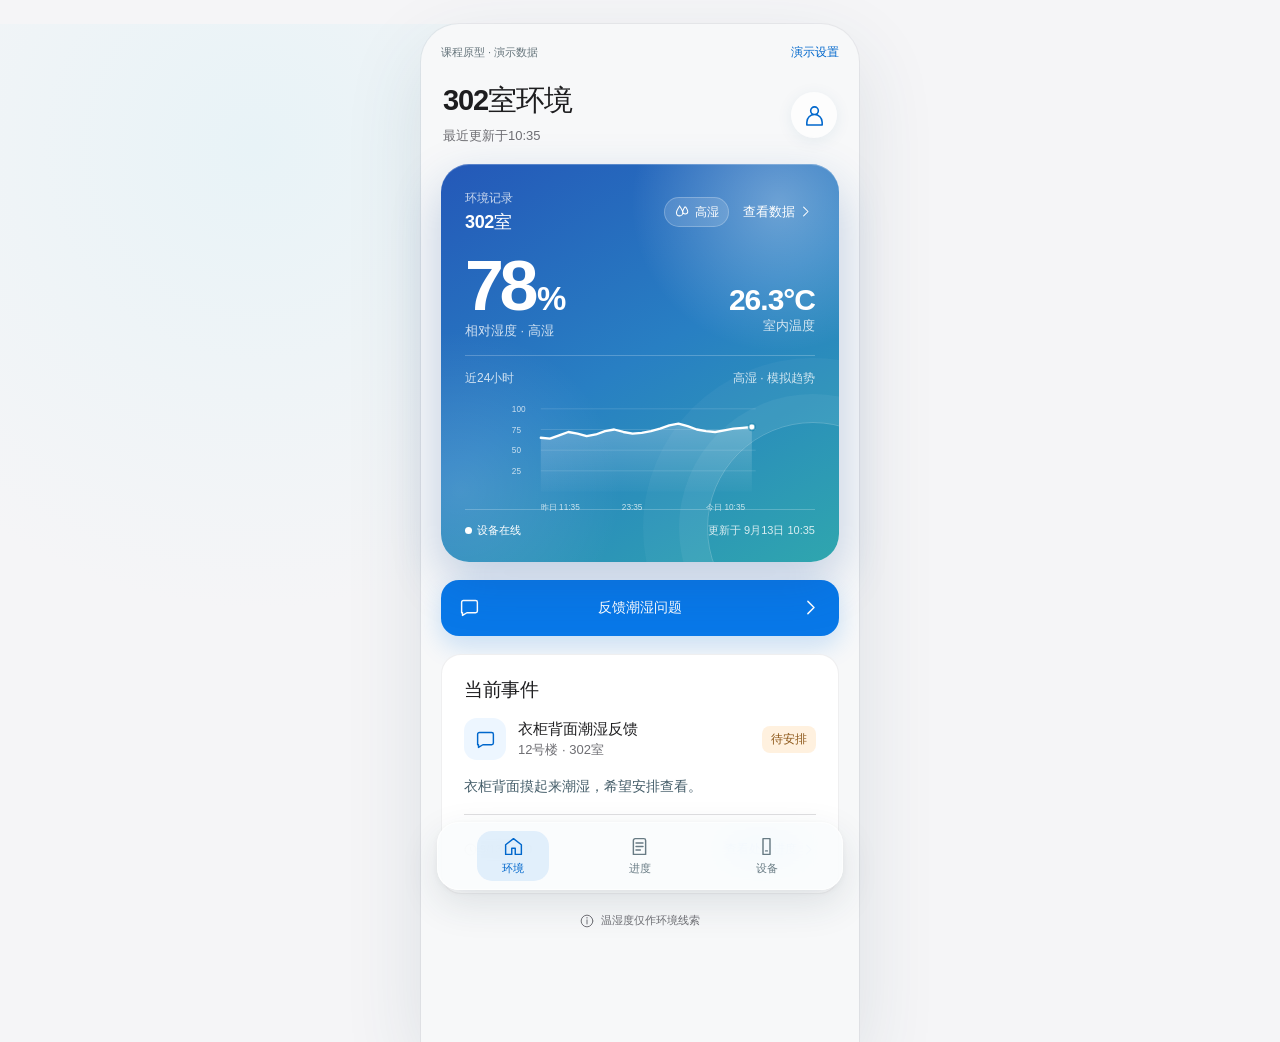
==== commit 28917add: "feat: publish unified showcase and environment modes" ====
--- a/index.html
+++ b/index.html
@@ -1,2 +1,2 @@
 <!doctype html>
-<html lang="zh-CN"><head><meta charset="utf-8"><meta name="viewport" content="width=device-width,initial-scale=1"><meta name="theme-color" content="#F5F5F7"><title>宿舍环境与维护 · 学生端</title><link rel="stylesheet" href="style.css"><script type="module" src="app.mjs"></script></head><body data-role="student"><a class="skip" href="#main">跳到主要内容</a><div id="app"></div><div id="toast" role="status" aria-live="polite"></div><dialog id="dialog"></dialog></body></html>
+<html lang="zh-CN"><head><meta charset="utf-8"><meta name="viewport" content="width=device-width,initial-scale=1"><meta name="theme-color" content="#F5F5F7"><title>宿舍环境与维护 · 学生端</title><link rel="stylesheet" href="style.css"><link rel="stylesheet" href="style-v13.css"><script type="module" src="app.mjs"></script></head><body data-role="student"><a class="skip" href="#main">跳到主要内容</a><div id="app"></div><div id="toast" role="status" aria-live="polite"></div><dialog id="dialog"></dialog></body></html>
--- a/style.css
+++ b/style.css
@@ -1,4 +1,4 @@
-:root{--canvas:#f5f5f7;--surface:#fff;--surface-soft:#f2f4f6;--ink:#1d1d1f;--muted:#6e6e73;--blue:#0878e8;--blue-dark:#0067cc;--aqua:#21bebb;--line:rgba(60,60,67,.16);--success:#187a52;--warning:#9a5b16;--danger:#a7352f;--shadow-float:0 14px 38px rgba(31,58,76,.12),0 2px 8px rgba(31,58,76,.05);--shadow-soft:0 8px 28px rgba(31,58,76,.07);font-family:-apple-system,BlinkMacSystemFont,"Segoe UI","PingFang SC","Microsoft YaHei",sans-serif;color:var(--ink);background:var(--canvas);font-synthesis:none}
+:root{--canvas:#f5f5f7;--surface:#fff;--surface-soft:#f2f4f6;--ink:#1d1d1f;--muted:#6e6e73;--blue:#0878e8;--blue-dark:#0067cc;--aqua:#21bebb;--building:#ecebe7;--space-canvas:#eef1f3;--space-accent:#69bdf4;--building-shadow:rgba(63,72,82,.14);--line:rgba(60,60,67,.16);--success:#187a52;--warning:#9a5b16;--danger:#a7352f;--shadow-float:0 14px 38px rgba(31,58,76,.12),0 2px 8px rgba(31,58,76,.05);--shadow-soft:0 8px 28px rgba(31,58,76,.07);font-family:-apple-system,BlinkMacSystemFont,"Segoe UI","PingFang SC","Microsoft YaHei",sans-serif;color:var(--ink);background:var(--canvas);font-synthesis:none}
 *{box-sizing:border-box}html{background:var(--canvas)}body{margin:0;background:var(--canvas);color:var(--ink);font-size:16px}button,input,textarea,select{font:inherit}button,a,input,select,textarea{-webkit-tap-highlight-color:transparent}button,a{touch-action:manipulation}button{cursor:pointer;border:0}a{color:var(--blue-dark);text-decoration:none}h1,h2,h3,p{margin:0}h1{font-size:30px;line-height:1.17;letter-spacing:-1.1px;font-weight:700}h2{font-size:19px;line-height:1.35;letter-spacing:-.35px}h3{font-size:16px;line-height:1.45}p{line-height:1.65}svg{display:block}.icon{width:21px;height:21px;flex-shrink:0;display:inline-block;vertical-align:middle}.small{font-size:13px;line-height:1.55;color:var(--muted)}.muted{color:var(--muted)}button:disabled{opacity:.42;cursor:not-allowed}:focus-visible{outline:3px solid rgba(0,103,204,.8);outline-offset:3px}main:focus:not(:focus-visible){outline:none}button,a{transition:background-color .16s ease,color .16s ease,box-shadow .16s ease,opacity .16s ease}button:active,.primary:active{opacity:.78}
 .panel{padding:24px;border-radius:20px;background:var(--surface);border:1px solid rgba(60,60,67,.08);min-width:0}.section-top{display:flex;align-items:center;justify-content:space-between;gap:16px;margin-bottom:20px}.section-top h2{flex:1}.page-head{display:flex;align-items:center;justify-content:space-between;gap:16px;margin-bottom:24px}.page-head p{margin-top:7px;font-size:14px;color:var(--muted)}.eyebrow{font-size:12px;color:var(--muted);margin-bottom:7px}.avatar{width:46px;height:46px;border-radius:50%;color:var(--blue-dark);background:rgba(255,255,255,.74);box-shadow:0 3px 16px rgba(28,90,130,.08);flex-shrink:0}.avatar .icon{width:23px;height:23px}.demo-label{display:inline-flex;width:fit-content;padding:4px 8px;border-radius:7px;background:rgba(8,120,232,.07);color:#49636f;font-size:11px}
 .student-shell{width:100%;max-width:438px;min-height:100dvh;margin:auto;padding:0 20px 112px;background:linear-gradient(180deg,#f7f9fa 0,var(--canvas) 45%)}.mobile-topline{height:56px;display:flex;align-items:center;justify-content:space-between}.mobile-topline .demo-label{padding:0;background:transparent;color:#65747b}.mobile-topline .text-button{font-size:12px}.student-shell main{display:grid;gap:18px}.student-shell .page-head{margin:4px 2px 0}.student-shell .page-head .eyebrow{display:none}.student-shell h1{font-size:29px}.student-shell .page-head p{font-size:13px}
@@ -9,10 +9,12 @@
 .form-stack{display:grid;gap:20px}.grouped-form{padding:0;overflow:hidden}.grouped-form>.form-error,.grouped-form>.room-label,.grouped-form>.primary,.grouped-form>.privacy-note{margin-left:22px;margin-right:22px}.grouped-form>.room-label{margin-top:22px}.grouped-form>.primary{width:calc(100% - 44px);margin-top:22px}.form-group{display:grid;gap:18px;padding:24px 22px;border-top:1px solid var(--line)}.form-group:first-of-type{margin-top:22px}.form-group h2{font-size:17px}.field{display:block;color:#243b45;font-size:14px;font-weight:600;line-height:1.55}.field input,.field select,.field textarea{display:block;width:100%;min-height:48px;margin-top:8px;padding:13px 14px;border:1px solid rgba(60,60,67,.24);border-radius:11px;background:#f8f9fa;color:var(--ink);font-size:16px;outline-offset:2px}.field textarea{min-height:112px;resize:vertical;line-height:1.55}.field .small{font-weight:400}.field input[type=file]{font-size:12px;padding:10px}.required{color:var(--danger)}.check-row{display:flex;align-items:flex-start;gap:11px;font-size:14px;line-height:1.6}.check-row input{width:21px;height:21px;flex-shrink:0;accent-color:var(--blue);margin:1px 0}.room-label{display:flex;align-items:center;gap:10px;padding:13px 14px;border-radius:12px;background:#f0f6fa;color:#36515e;font-size:14px}.notice{padding:14px 15px;border-radius:13px;background:#eef4f7;color:#435d68;font-size:13px;line-height:1.65;overflow-wrap:anywhere}.notice .icon{width:17px;height:17px;margin-right:6px}.privacy-note{padding:18px 0 22px;color:var(--muted);font-size:12px;text-align:center}.form-error{color:var(--danger);font-size:14px}.form-error:empty{display:none}.status-card>p{margin:14px 0;overflow-wrap:anywhere}.status-card .notice{margin-top:16px}.progress-next{margin:18px 0 0}.timeline{list-style:none;padding:0;margin:20px 0 0}.timeline li{position:relative;margin-left:7px;padding:0 0 23px 23px;border-left:1px solid #d3dfe5}.timeline li:last-child{padding-bottom:0;border-left-color:transparent}.timeline-dot{position:absolute;left:-5px;top:5px;width:9px;height:9px;border:2px solid #fff;border-radius:50%;background:#c4d7e1;box-shadow:0 0 0 1px #c4d7e1}.timeline .latest .timeline-dot{background:var(--blue);box-shadow:0 0 0 4px #e3f1ff}.timeline p{margin-top:6px;font-size:14px;line-height:1.7;overflow-wrap:anywhere;white-space:pre-wrap}.timeline .small{font-size:11px}.history-panel .section-top{margin-bottom:0}.history-details{margin-top:18px;padding-top:4px;border-top:1px solid var(--line)}.history-details>.timeline{padding:4px 0 0}.button-row{display:flex;gap:10px;flex-wrap:wrap}.button-row>*{flex:1}.attachment{display:block;width:100%;max-height:300px;object-fit:contain;margin:10px 0;border-radius:12px;background:#eef2f4}.empty-state{text-align:center;padding:42px 10px}.empty-state>.icon{width:38px;height:38px;margin-bottom:16px;color:#8baab9}.empty-state p{margin:11px 0 20px;color:var(--muted);font-size:14px}.empty-inline{padding:32px;text-align:center;color:var(--muted)}.spaced-title{margin-top:28px}details{margin-top:16px;font-size:14px}summary{min-height:44px;padding:12px 0;color:var(--blue-dark);cursor:pointer}details p{margin:10px 0}.quote{margin:0 0 20px;padding:18px 0;color:#36515e;font-size:16px;white-space:pre-wrap;overflow-wrap:anywhere}dl{display:grid;grid-template-columns:100px 1fr;gap:16px;margin:20px 0;font-size:14px;line-height:1.65}dt{color:var(--muted)}dd{margin:0;overflow-wrap:anywhere;white-space:pre-wrap}
 .admin-shell{display:grid;grid-template-columns:232px 1fr;min-height:100dvh;background:var(--canvas)}.sidebar{position:sticky;top:0;height:100dvh;display:flex;flex-direction:column;padding:32px 18px 22px;border-right:1px solid var(--line);background:rgba(250,250,252,.88);backdrop-filter:blur(20px);-webkit-backdrop-filter:blur(20px)}.brand{display:flex;align-items:center;gap:10px;padding:0 10px;color:var(--ink);font-size:21px;font-weight:700;letter-spacing:-.6px}.brand>.icon{width:31px;height:31px;color:var(--blue);fill:#eaf5ff}.sidebar nav{display:grid;gap:7px;margin-top:42px}.sidebar nav a{display:flex;align-items:center;gap:12px;min-height:48px;padding:11px 14px;border-radius:12px;color:#536b76;font-size:14px}.sidebar nav .active{background:#fff;color:var(--blue-dark);box-shadow:0 3px 14px rgba(28,69,91,.07);font-weight:600}.sidebar-bottom{display:grid;gap:17px;margin-top:auto}.sidebar-bottom>a{display:flex;align-items:center;justify-content:space-between;font-size:12px}.admin-shell .page-area{min-width:0;padding:36px 40px 32px}.admin-shell .page-head{margin-bottom:26px}.admin-shell h1{font-size:34px}.admin-shell .eyebrow{font-size:11px;margin-bottom:6px}.admin-identity{display:flex;align-items:center;gap:9px;color:var(--muted);font-size:13px}
 .queue-tabs{width:min(620px,100%);display:grid;grid-template-columns:repeat(3,1fr);gap:4px;margin-bottom:20px;padding:4px;border-radius:14px;background:#e9ebee}.queue{min-height:48px;display:flex;align-items:center;justify-content:center;gap:8px;padding:8px 14px;border-radius:11px;background:transparent;color:#59676e;font-size:13px}.queue .icon-tile{display:none}.queue strong{min-width:22px;color:var(--ink);font-size:17px;font-weight:650;font-variant-numeric:tabular-nums}.queue.selected{background:#fff;color:var(--blue-dark);box-shadow:0 2px 8px rgba(25,50,67,.1);font-weight:600}.work-grid{display:grid;grid-template-columns:minmax(0,1.65fr) minmax(330px,.75fr);gap:20px;align-items:start}.work-list{display:flex;flex-direction:column}.work-list .event-card{padding:22px;border:1px solid var(--line);border-radius:15px;background:#fff}.work-list .event-heading h3{font-size:16px}.list-tail{margin-top:24px;padding:0;text-align:left;color:var(--muted)}.context{display:grid;gap:16px;align-content:start;min-width:0}.compact .section-top{margin-bottom:18px}.admin-shell .environment.compact{background:linear-gradient(145deg,#edf7ff 0%,#f4fbfa 100%);border-color:rgba(255,255,255,.78)}.compact-readings{display:grid;grid-template-columns:1fr 1px 1fr;align-items:center;gap:18px;padding:2px 0 18px}.compact-readings>i{display:block;width:1px;height:48px;background:var(--line)}.compact-readings>div{display:grid;gap:3px}.compact-readings strong{font-size:29px;letter-spacing:-1px;font-weight:650;font-variant-numeric:tabular-nums}.compact-readings span{color:var(--muted);font-size:12px}.compact .device-line{padding-top:14px;border-top:1px solid var(--line);color:var(--muted);font-size:11px}.trend .section-top{margin-bottom:5px}.trend .trend-graphic{margin-top:2px}.next-step{display:flex;gap:12px;padding:17px;border-radius:16px;background:#eaf4fb}.next-step p{margin-top:3px;color:#4a6470;font-size:13px}.next-step h3{font-size:14px}.next-step .icon-tile{width:38px;height:38px;border-radius:12px;background:rgba(255,255,255,.65)}.detail-grid{display:grid;grid-template-columns:minmax(0,1.25fr) minmax(320px,.75fr);gap:20px;align-items:start}.detail-grid>.context{position:sticky;top:24px}.feedback-title{margin-top:24px;font-size:23px}.context>.panel>p{margin-top:12px}
+.campus-overview{display:grid;grid-template-columns:minmax(330px,.78fr) minmax(470px,1.22fr);min-height:304px;margin-bottom:22px;overflow:hidden;border:1px solid rgba(60,60,67,.08);border-radius:24px;background:var(--surface);box-shadow:0 9px 30px rgba(42,64,78,.055)}.campus-copy{display:flex;flex-direction:column;justify-content:center;gap:21px;padding:28px 30px}.space-kicker{display:flex;align-items:center;gap:8px;color:var(--muted);font-size:12px}.space-kicker .icon{width:16px;height:16px}.campus-copy h2{font-size:27px;letter-spacing:-.8px}.campus-copy>div>p{max-width:420px;margin-top:8px;color:var(--muted);font-size:13px}.space-meta{display:grid;grid-template-columns:repeat(2,minmax(0,1fr));gap:0;margin:0}.space-meta>div{padding-right:18px}.space-meta>div+div{padding-left:18px;border-left:1px solid var(--line)}.space-meta dt{font-size:11px}.space-meta dd{margin-top:4px;color:#364b55;font-size:14px;font-weight:600}.space-action{width:fit-content;min-width:152px}.space-action .icon{width:16px;height:16px}.campus-visual{position:relative;isolation:isolate;min-height:304px;margin:0;overflow:hidden;background:linear-gradient(145deg,#f7f8f7,var(--space-canvas))}.campus-visual:before{content:"";position:absolute;z-index:-1;inset:0;background:linear-gradient(120deg,rgba(255,255,255,.45),transparent 60%)}.campus-visual.asset-missing:after{content:"建筑示意图暂未载入";position:absolute;inset:0;display:grid;place-items:center;color:var(--muted);font-size:13px}.campus-image{width:100%;height:100%;min-height:304px;display:block;object-fit:cover;object-position:52% 48%;filter:saturate(.72) contrast(.98);transform:scale(1.025)}.campus-focus{position:absolute;right:10%;top:20%;width:34%;height:48%;border-radius:50%;background:radial-gradient(ellipse,rgba(105,189,244,.32),rgba(33,190,187,.09) 50%,transparent 72%);mix-blend-mode:multiply;pointer-events:none}.campus-focus:after{content:"";position:absolute;inset:25% 18%;border:1px solid rgba(8,120,232,.25);border-radius:50%}.campus-visual figcaption{position:absolute;right:18px;bottom:16px;display:grid;gap:2px;max-width:250px;padding:10px 13px;border:1px solid rgba(255,255,255,.72);border-radius:12px;background:rgba(250,251,251,.91);box-shadow:0 5px 18px var(--building-shadow);color:#42565f;font-size:11px}.campus-visual figcaption small{color:var(--muted);font-size:10px}.phase-panel{margin-bottom:20px;padding:17px 22px 15px;border:1px solid rgba(60,60,67,.08);border-radius:18px;background:var(--surface)}.phase-summary{display:flex;align-items:center;justify-content:space-between;gap:16px;margin-bottom:14px;color:var(--muted);font-size:12px}.phase-summary strong{color:var(--blue-dark);font-size:12px}.phase-rail{display:grid;grid-template-columns:repeat(4,minmax(0,1fr));list-style:none;margin:0;padding:0}.phase-rail li{position:relative;display:grid;justify-items:center;gap:6px;min-width:0;color:#88949a;font-size:12px;line-height:1.3;text-align:center}.phase-rail li:after{content:"";position:absolute;z-index:0;top:15px;left:calc(50% + 20px);width:calc(100% - 40px);height:1px;background:#d9e0e4}.phase-rail li:last-child:after{display:none}.phase-mark{position:relative;z-index:1;display:grid;place-items:center;width:31px;height:31px;border:1px solid #d5dde1;border-radius:50%;background:#fff;color:#82939b}.phase-mark .icon{width:15px;height:15px}.phase-rail .complete,.phase-rail .current{color:#305766;font-weight:600}.phase-rail .complete .phase-mark{border-color:#9accca;background:#e9f8f5;color:#168477}.phase-rail .complete:after{background:linear-gradient(90deg,#77c9c4,#8bbfe5)}.phase-rail .current .phase-mark{border-color:var(--blue);background:var(--blue);box-shadow:0 0 0 4px rgba(8,120,232,.1);color:#fff}
 #toast{position:fixed;bottom:94px;left:50%;z-index:40;max-width:min(90vw,520px);width:max-content;padding:12px 18px;border:1px solid rgba(255,255,255,.16);border-radius:15px;background:rgba(29,29,31,.9);box-shadow:var(--shadow-float);backdrop-filter:blur(14px);-webkit-backdrop-filter:blur(14px);color:#fff;font-size:13px;line-height:1.6;opacity:0;pointer-events:none;transform:translateX(-50%) translateY(10px);transition:opacity .15s ease,transform .15s ease}#toast.visible{opacity:1;transform:translateX(-50%) translateY(0)}dialog{width:min(520px,calc(100vw - 32px));max-height:85dvh;padding:24px;border:1px solid rgba(255,255,255,.66);border-radius:24px;background:rgba(250,251,252,.94);box-shadow:0 26px 80px rgba(25,45,58,.28);color:var(--ink);backdrop-filter:blur(22px);-webkit-backdrop-filter:blur(22px)}dialog::backdrop{background:rgba(18,38,50,.34);backdrop-filter:blur(3px)}.dialog-head{display:flex;align-items:center;justify-content:space-between;gap:12px;margin-bottom:24px}dialog .field{margin:20px 0}dialog .compact{margin-bottom:16px}dialog table{width:100%;border-collapse:collapse;font-size:13px}td,th{padding:10px 4px;border-bottom:1px solid var(--line);text-align:left;font-variant-numeric:tabular-nums}hr{margin:24px 0;border:0;border-top:1px solid var(--line)}.skip{position:fixed;top:-100px;left:20px;z-index:99;padding:12px;border-radius:10px;background:#fff}.skip:focus{top:10px}.skip:not(:focus){opacity:0;pointer-events:none}#sync-banner:not(:empty){margin-bottom:18px}input::placeholder,textarea::placeholder{color:#7b858b;font-size:14px}input,textarea,select,button,a{scroll-margin-top:24px;scroll-margin-bottom:112px}
 @supports not ((backdrop-filter:blur(1px)) or (-webkit-backdrop-filter:blur(1px))){.bottom-nav,.sidebar,dialog{background:#fbfcfd}}
 @media(min-width:650px){body[data-role=student]{background:radial-gradient(circle at 20% 12%,#e8f3f7,transparent 34%),var(--canvas)}.student-shell{margin:24px auto 0;border-radius:38px 38px 0 0;box-shadow:0 0 0 1px rgba(60,60,67,.06),0 28px 80px rgba(45,74,90,.12);background:#f7f8f9}}
-@media(max-width:1100px){.admin-shell{grid-template-columns:196px 1fr}.admin-shell .page-area{padding:30px 24px}.brand{font-size:19px}.work-grid{grid-template-columns:1fr}.work-list{min-height:380px}.work-grid>.context{grid-template-columns:1fr 1fr}.work-grid>.context>.footnote{grid-column:1/-1}.detail-grid{grid-template-columns:1fr}.detail-grid>.context{position:static;grid-template-columns:1fr 1fr}}
-@media(max-width:720px){.admin-shell{display:block}.sidebar{position:static;height:auto;padding:18px 16px 12px;border-right:0;border-bottom:1px solid var(--line)}.brand{font-size:20px}.sidebar nav{display:flex;gap:6px;margin-top:18px}.sidebar nav a{flex:1;justify-content:center;min-height:46px;padding:8px;font-size:12px;gap:6px}.sidebar nav .icon{width:18px;height:18px}.sidebar-bottom{display:flex;align-items:center;justify-content:space-between;gap:12px;margin-top:14px}.sidebar-bottom .demo-label{display:none}.sidebar-bottom .secondary{padding:8px 10px;font-size:12px}.admin-shell .page-area{padding:22px 16px}.admin-shell h1{font-size:28px}.admin-identity{display:none}.queue-tabs{width:100%}.queue{padding:8px 7px;font-size:12px}.queue strong{font-size:15px}.work-grid>.context,.detail-grid>.context{grid-template-columns:1fr}.panel{padding:20px}.work-list .event-card{padding:18px 14px}.detail-grid{display:block}.detail-grid>.context,.detail-grid>section{margin-bottom:18px}.detail-grid>.context{margin-top:18px}.page-head{gap:8px}.field input[type=datetime-local]{min-width:0;width:100%}}
-@media(max-width:365px){.student-shell{padding-left:16px;padding-right:16px}.student-shell h1{font-size:27px}.environment-hero{padding:20px;border-radius:24px}.humidity{font-size:62px}.hero-temperature strong{font-size:27px}.event-heading .icon-tile{display:none}.sidebar nav .icon{display:none}.device-line{flex-wrap:wrap}dl{grid-template-columns:82px 1fr}.button-row{flex-direction:column}}
+@media(max-width:1100px){.admin-shell{grid-template-columns:196px 1fr}.admin-shell .page-area{padding:30px 24px}.brand{font-size:19px}.campus-overview{grid-template-columns:1fr}.campus-copy{display:grid;grid-template-columns:minmax(240px,1fr) minmax(250px,.72fr);align-items:center}.space-kicker{grid-column:1/-1}.campus-copy .space-meta{grid-column:2;grid-row:2}.campus-copy .space-action{grid-column:2;grid-row:3}.campus-visual,.campus-image{min-height:240px}.work-grid{grid-template-columns:1fr}.work-list{min-height:380px}.work-grid>.context{grid-template-columns:1fr 1fr}.work-grid>.context>.footnote{grid-column:1/-1}.detail-grid{grid-template-columns:1fr}.detail-grid>.context{position:static;grid-template-columns:1fr 1fr}}
+@media(max-width:720px){.admin-shell{display:block}.sidebar{position:static;height:auto;padding:18px 16px 12px;border-right:0;border-bottom:1px solid var(--line)}.brand{font-size:20px}.sidebar nav{display:flex;gap:6px;margin-top:18px}.sidebar nav a{flex:1;justify-content:center;min-height:46px;padding:8px;font-size:12px;gap:6px}.sidebar nav .icon{width:18px;height:18px}.sidebar-bottom{display:flex;align-items:center;justify-content:space-between;gap:12px;margin-top:14px}.sidebar-bottom .demo-label{display:none}.sidebar-bottom .secondary{padding:8px 10px;font-size:12px}.admin-shell .page-area{padding:22px 16px}.admin-shell h1{font-size:28px}.admin-identity{display:none}.campus-overview{border-radius:20px}.campus-copy{display:flex;align-items:stretch;padding:22px}.campus-copy h2{font-size:23px}.campus-visual,.campus-image{min-height:160px;max-height:160px}.campus-visual figcaption{right:10px;bottom:10px;padding:7px 10px}.queue-tabs{width:100%}.queue{padding:8px 7px;font-size:12px}.queue strong{font-size:15px}.work-grid>.context,.detail-grid>.context{grid-template-columns:1fr}.panel{padding:20px}.work-list .event-card{padding:18px 14px}.detail-grid{display:block}.detail-grid>.context,.detail-grid>section{margin-bottom:18px}.detail-grid>.context{margin-top:18px}.page-head{gap:8px}.field input[type=datetime-local]{min-width:0;width:100%}}
+@media(max-width:365px){.student-shell{padding-left:16px;padding-right:16px}.student-shell h1{font-size:27px}.environment-hero{padding:20px;border-radius:24px}.humidity{font-size:62px}.hero-temperature strong{font-size:27px}.event-heading .icon-tile{display:none}.sidebar nav .icon{display:none}.device-line{flex-wrap:wrap}dl{grid-template-columns:82px 1fr}.button-row{flex-direction:column}.phase-panel{padding-left:12px;padding-right:12px}.phase-rail li{font-size:11px}.phase-rail li:after{left:calc(50% + 17px);width:calc(100% - 34px)}.phase-mark{width:29px;height:29px}}
 @media(prefers-reduced-motion:reduce){*{transition:none!important;scroll-behavior:auto!important}}
+.field input[type=file]{padding:7px 8px;color:var(--muted);font-size:12px;background:#f8f9fa}.field input[type=file]::file-selector-button{min-height:36px;margin-right:12px;padding:8px 13px;border:0;border-radius:9px;background:#e7f2fb;color:var(--blue-dark);font:600 13px/1.2 inherit;cursor:pointer}.field input[type=file]::file-selector-button:hover{background:#dcecf8}
--- a/style-v13.css
+++ b/style-v13.css
@@ -0,0 +1,28 @@
+.environment-hero{--hero-ink:#fff;--hero-soft:rgba(255,255,255,.78);--hero-line:rgba(255,255,255,.22);--hero-glow:rgba(255,255,255,.32);color:var(--hero-ink)}
+.environment-hero.mode-dry{--hero-ink:#3a3026;--hero-soft:rgba(58,48,38,.68);--hero-line:rgba(82,61,35,.16);--hero-glow:rgba(255,255,255,.48);background:linear-gradient(148deg,#f5d9aa 0%,#eac38a 50%,#f7e8cd 100%);box-shadow:0 20px 48px rgba(151,105,50,.16),inset 0 1px 0 rgba(255,255,255,.5)}
+.environment-hero.mode-comfortable{--hero-ink:#123c55;--hero-soft:rgba(18,60,85,.66);--hero-line:rgba(23,91,112,.15);--hero-glow:rgba(255,255,255,.5);background:linear-gradient(148deg,#bde0f8 0%,#afe5e0 52%,#e6f3ec 100%);box-shadow:0 20px 48px rgba(46,130,159,.15),inset 0 1px 0 rgba(255,255,255,.5)}
+.environment-hero.mode-humid{background:linear-gradient(150deg,#398fe3 0%,#3da9da 48%,#52c6c4 100%)}
+.environment-hero.mode-high{background:linear-gradient(150deg,#2458b8 0%,#287fc3 49%,#2fa6ae 100%);box-shadow:0 20px 48px rgba(27,79,154,.25),inset 0 1px 0 rgba(255,255,255,.24)}
+.environment-hero .air-glow{background:radial-gradient(circle at 85% 10%,var(--hero-glow),transparent 30%),radial-gradient(circle at 5% 82%,rgba(255,255,255,.14),transparent 32%)}
+.hero-actions{display:flex;align-items:center;gap:12px}
+.environment-state{display:inline-flex;align-items:center;gap:6px;min-height:30px;padding:5px 9px;border:1px solid rgba(255,255,255,.24);border-radius:999px;background:rgba(255,255,255,.14);color:inherit;font-size:12px;font-weight:650;line-height:1}
+.environment-state .icon{width:15px;height:15px}
+.environment-hero.mode-dry .environment-state,.environment-hero.mode-comfortable .environment-state{border-color:rgba(34,73,88,.12);background:rgba(255,255,255,.38)}
+.environment-hero.mode-dry .hero-top h2,.environment-hero.mode-comfortable .hero-top h2,.environment-hero.mode-dry .hero-data-link,.environment-hero.mode-comfortable .hero-data-link,.environment-hero.mode-dry .online,.environment-hero.mode-comfortable .online,.environment-hero.mode-dry .offline,.environment-hero.mode-comfortable .offline,.environment-hero.mode-dry .muted{color:var(--hero-ink)}
+.environment-hero.mode-dry .hero-label,.environment-hero.mode-comfortable .hero-label,.environment-hero.mode-dry .hero-readings>div>span,.environment-hero.mode-comfortable .hero-readings>div>span,.environment-hero.mode-dry .hero-temperature span,.environment-hero.mode-comfortable .hero-temperature span,.environment-hero.mode-dry .hero-trend .chart-caption,.environment-hero.mode-comfortable .hero-trend .chart-caption,.environment-hero.mode-dry>.device-line,.environment-hero.mode-comfortable>.device-line{color:var(--hero-soft)}
+.environment-hero.mode-dry .hero-trend,.environment-hero.mode-comfortable .hero-trend,.environment-hero.mode-dry>.device-line,.environment-hero.mode-comfortable>.device-line{border-color:var(--hero-line)}
+.environment-hero.mode-dry .hero-graph text,.environment-hero.mode-comfortable .hero-graph text{fill:var(--hero-soft)}
+.environment-hero.mode-dry .hero-graph .chart-grid,.environment-hero.mode-comfortable .hero-graph .chart-grid{stroke:var(--hero-line)}
+.environment-hero.mode-dry .hero-graph .chart-line,.environment-hero.mode-comfortable .hero-graph .chart-line{stroke:var(--hero-ink)}
+.environment-hero.mode-dry .hero-graph .chart-point,.environment-hero.mode-comfortable .hero-graph .chart-point{fill:var(--hero-ink);stroke:rgba(255,255,255,.7)}
+.environment-hero.mode-dry .hero-notice,.environment-hero.mode-comfortable .hero-notice{background:rgba(255,255,255,.36);color:var(--hero-ink)}
+.environment.compact .environment-state{min-height:28px;border-color:rgba(37,83,103,.1);background:rgba(255,255,255,.62);color:#315968}
+.environment.compact.mode-dry{background:linear-gradient(145deg,#fbf2e3,#f8e7cd)}
+.environment.compact.mode-comfortable{background:linear-gradient(145deg,#edf8ff,#edf9f5)}
+.environment.compact.mode-humid{background:linear-gradient(145deg,#e8f5ff,#edf9f7)}
+.environment.compact.mode-high{background:linear-gradient(145deg,#e9f1ff,#e9f8f7)}
+.campus-visual figcaption{max-width:min(250px,calc(100% - 24px));overflow-wrap:anywhere}
+.admin-shell .page-area main,.admin-shell #sync-banner{width:min(100%,1480px);margin-inline:auto}
+@media(min-width:1280px){.admin-shell .page-area{padding:36px 32px}.campus-overview{grid-template-columns:minmax(0,5fr) minmax(0,7fr);min-height:300px;max-height:340px}.campus-copy{padding:28px 30px}.campus-visual,.campus-image{height:100%;min-height:300px}.work-grid{grid-template-columns:minmax(0,8fr) minmax(300px,4fr);gap:22px}.detail-grid{grid-template-columns:minmax(0,8fr) minmax(340px,4fr);gap:22px}}
+@media(min-width:1728px){.admin-shell .page-area{padding-left:48px;padding-right:48px}.campus-copy{padding-left:36px;padding-right:36px}.work-grid,.detail-grid{gap:24px}}
+@media(max-width:420px){.hero-actions{gap:7px}.environment-state{padding-inline:8px}.hero-data-link{font-size:12px}}
